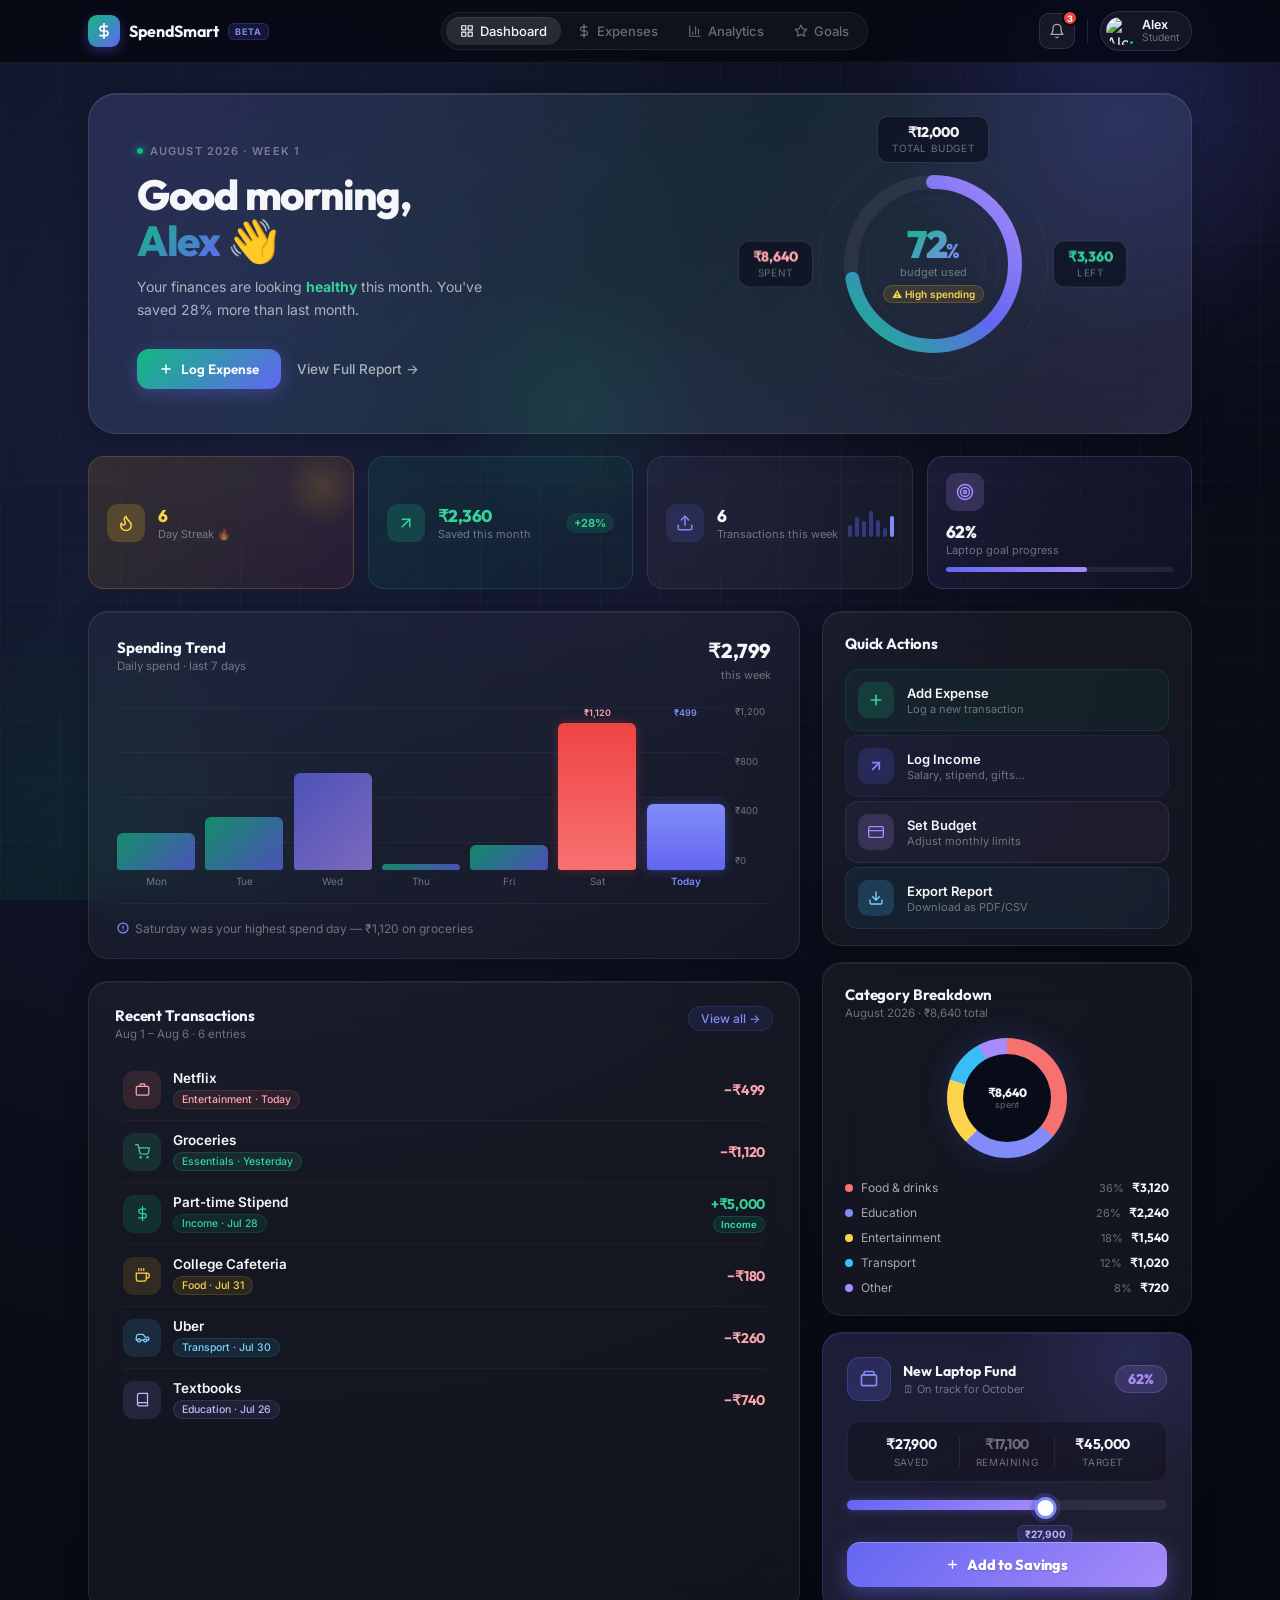
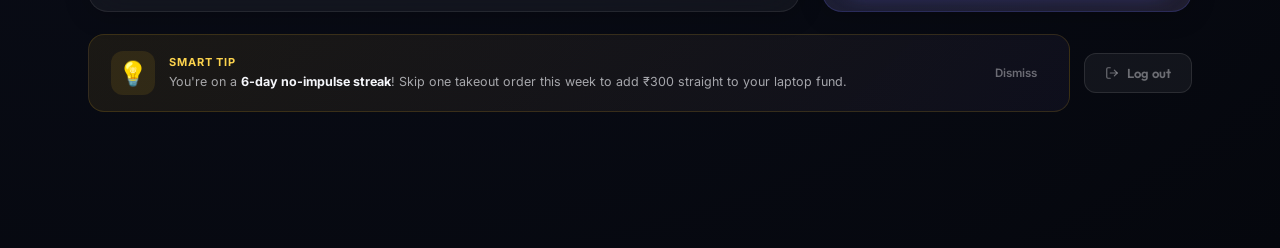
==== index.html @ a862f463 "Initial commit" ====
<!DOCTYPE html>
<html lang="en">
<head>
  <meta charset="UTF-8">
  <meta name="viewport" content="width=device-width, initial-scale=1.0">
  <meta name="description" content="SpendSmart — the smartest way for students to track spending, savings, and budgets.">
  <title>Dashboard · SpendSmart</title>

  <link rel="preconnect" href="https://fonts.googleapis.com">
  <link rel="preconnect" href="https://fonts.gstatic.com" crossorigin>
  <link href="https://fonts.googleapis.com/css2?family=Outfit:wght@400;500;600;700;800;900&family=Inter:wght@400;500;600&display=swap" rel="stylesheet">

  <link rel="stylesheet" href="css/base.css">
  <link rel="stylesheet" href="css/style.css">
</head>
<body>


  <div class="mesh-bg" aria-hidden="true">
    <div class="mesh-orb orb-1"></div>
    <div class="mesh-orb orb-2"></div>
    <div class="mesh-orb orb-3"></div>
    <div class="mesh-grid"></div>
  </div>


  <header class="topnav">
    <div class="topnav-inner">
      <div class="nav-brand">
        <div class="brand-mark">
          <svg width="16" height="16" viewBox="0 0 24 24" fill="none" stroke="currentColor" stroke-width="2.5" stroke-linecap="round" stroke-linejoin="round"><line x1="12" y1="1" x2="12" y2="23"/><path d="M17 5H9.5a3.5 3.5 0 000 7h5a3.5 3.5 0 010 7H6"/></svg>
        </div>
        <span class="brand-name">SpendSmart</span>
        <span class="brand-tag">BETA</span>
      </div>

      <nav class="nav-links" aria-label="Main navigation">
        <a href="#" class="nav-link active">
          <svg width="ale14" height="14" viewBox="0 0 24 24" fill="none" stroke="currentColor" stroke-width="2" stroke-linecap="round" stroke-linejoin="round"><rect x="3" y="3" width="7" height="7"/><rect x="14" y="3" width="7" height="7"/><rect x="14" y="14" width="7" height="7"/><rect x="3" y="14" width="7" height="7"/></svg>
          Dashboard
        </a>
        <a href="#" class="nav-link">
          <svg width="14" height="14" viewBox="0 0 24 24" fill="none" stroke="currentColor" stroke-width="2" stroke-linecap="round" stroke-linejoin="round"><line x1="12" y1="1" x2="12" y2="23"/><path d="M17 5H9.5a3.5 3.5 0 000 7h5a3.5 3.5 0 010 7H6"/></svg>
          Expenses
        </a>
        <a href="#" class="nav-link">
          <svg width="14" height="14" viewBox="0 0 24 24" fill="none" stroke="currentColor" stroke-width="2" stroke-linecap="round" stroke-linejoin="round"><path d="M3 3v18h18"/><path d="M18 17V9"/><path d="M13 17V5"/><path d="M8 17v-3"/></svg>
          Analytics
        </a>
        <a href="#" class="nav-link">
          <svg width="14" height="14" viewBox="0 0 24 24" fill="none" stroke="currentColor" stroke-width="2" stroke-linecap="round" stroke-linejoin="round"><path d="M12 2l3.09 6.26L22 9.27l-5 4.87 1.18 6.88L12 17.77l-6.18 3.25L7 14.14 2 9.27l6.91-1.01L12 2z"/></svg>
          Goals
        </a>
      </nav>

      <div class="nav-actions">
        <button class="nav-icon-btn" id="notificationBtn" aria-label="Notifications">
          <svg width="16" height="16" viewBox="0 0 24 24" fill="none" stroke="currentColor" stroke-width="2" stroke-linecap="round" stroke-linejoin="round"><path d="M18 8A6 6 0 006 8c0 7-3 9-3 9h18s-3-2-3-9"/><path d="M13.73 21a2 2 0 01-3.46 0"/></svg>
          <span class="notif-badge">3</span>
        </button>
        <div class="nav-divider"></div>
        <div class="user-chip" id="profileBtn">
          <img src="https://api.dicebear.com/7.x/notionists/svg?seed=Alex" alt="Alex" class="user-avatar">
          <div class="user-info">
            <span class="user-name">Alex</span>
            <span class="user-role">Student</span>
          </div>
          <div class="online-dot"></div>
        </div>
      </div>
    </div>
  </header>

  <main class="page">

 
    <section class="hero slide-up">
      <div class="hero-content">
        <div class="hero-text">
          <div class="hero-eyebrow">
            <span class="eyebrow-dot"></span>
            August 2026 · Week 1
          </div>
          <h1 class="hero-heading">
            Good morning, <br>
            <span class="hero-name-gradient">Alex</span>
            <span class="wave">👋</span>
          </h1>
          <p class="hero-desc">Your finances are looking <strong>healthy</strong> this month. You've saved 28% more than last month.</p>
          <div class="hero-cta-row">
            <button class="btn-hero-primary">
              <svg width="14" height="14" viewBox="0 0 24 24" fill="none" stroke="currentColor" stroke-width="2.5" stroke-linecap="round"><line x1="12" y1="5" x2="12" y2="19"/><line x1="5" y1="12" x2="19" y2="12"/></svg>
              Log Expense
            </button>
            <button class="btn-hero-ghost">
              View Full Report →
            </button>
          </div>
        </div>

       
        <div class="budget-dial-wrap">
          <div class="dial-outer-ring"></div>
          <div class="dial-inner">
            <svg class="dial-svg" viewBox="0 0 200 200" width="200" height="200">
              <defs>
                <linearGradient id="dialGrad" x1="0%" y1="0%" x2="100%" y2="100%">
                  <stop offset="0%" stop-color="#10B981"/>
                  <stop offset="50%" stop-color="#6366F1"/>
                  <stop offset="100%" stop-color="#A78BFA"/>
                </linearGradient>
                <linearGradient id="dialWarn" x1="0%" y1="0%" x2="100%" y2="100%">
                  <stop offset="0%" stop-color="#F59E0B"/>
                  <stop offset="100%" stop-color="#EF4444"/>
                </linearGradient>
              </defs>
              <circle class="dial-track" cx="100" cy="100" r="82"/>
             
              <circle class="dial-arc dial-arc-spent" cx="100" cy="100" r="82"/>
              
              <circle cx="100" cy="100" r="66" fill="none" stroke="rgba(255,255,255,0.04)" stroke-width="1"/>
              <circle cx="100" cy="100" r="52" fill="none" stroke="rgba(255,255,255,0.03)" stroke-width="1"/>
            </svg>
            <div class="dial-label">
              <span class="dial-pct">72<small>%</small></span>
              <span class="dial-caption">budget used</span>
              <span class="dial-warn">⚠ High spending</span>
            </div>
          </div>
         
          <div class="dial-float dial-float-top">
            <span class="df-val">₹12,000</span>
            <span class="df-lbl">Total Budget</span>
          </div>
          <div class="dial-float dial-float-left">
            <span class="df-val text-red">₹8,640</span>
            <span class="df-lbl">Spent</span>
          </div>
          <div class="dial-float dial-float-right">
            <span class="df-val text-green">₹3,360</span>
            <span class="df-lbl">Left</span>
          </div>
        </div>
      </div>

     
      <div class="hero-stripe hero-stripe-1"></div>
      <div class="hero-stripe hero-stripe-2"></div>
    </section>

    <div class="kpi-strip slide-up delay-1">

      <div class="kpi-card kpi-streak">
        <div class="kpi-icon-wrap">
          <svg width="18" height="18" viewBox="0 0 24 24" fill="none" stroke="currentColor" stroke-width="2" stroke-linecap="round" stroke-linejoin="round"><path d="M8.5 14.5A2.5 2.5 0 0011 12c0-1.38-.5-2-1-3-1.072-2.143-.224-4.054 2-6 .5 2.5 2 4.9 4 6.5 2 1.6 3 3.5 3 5.5a7 7 0 11-14 0c0-1.153.433-2.294 1-3a2.5 2.5 0 002.5 2.5z"/></svg>
        </div>
        <div class="kpi-body">
          <span class="kpi-value">6</span>
          <span class="kpi-label">Day Streak 🔥</span>
        </div>
        <div class="kpi-flame-bg"></div>
      </div>

      <div class="kpi-card kpi-saved">
        <div class="kpi-icon-wrap">
          <svg width="18" height="18" viewBox="0 0 24 24" fill="none" stroke="currentColor" stroke-width="2" stroke-linecap="round" stroke-linejoin="round"><polyline points="7 17 17 7"/><polyline points="7 7 17 7 17 17"/></svg>
        </div>
        <div class="kpi-body">
          <span class="kpi-value">₹2,360</span>
          <span class="kpi-label">Saved this month</span>
        </div>
        <div class="kpi-trend">+28%</div>
      </div>

      <div class="kpi-card kpi-txn">
        <div class="kpi-icon-wrap">
          <svg width="18" height="18" viewBox="0 0 24 24" fill="none" stroke="currentColor" stroke-width="2" stroke-linecap="round" stroke-linejoin="round"><path d="M21 15v4a2 2 0 01-2 2H5a2 2 0 01-2-2v-4"/><polyline points="17 8 12 3 7 8"/><line x1="12" y1="3" x2="12" y2="15"/></svg>
        </div>
        <div class="kpi-body">
          <span class="kpi-value">6</span>
          <span class="kpi-label">Transactions this week</span>
        </div>
        <div class="kpi-mini-bars" aria-hidden="true">
          <span style="height:40%"></span>
          <span style="height:70%"></span>
          <span style="height:55%"></span>
          <span style="height:90%"></span>
          <span style="height:60%"></span>
          <span style="height:30%"></span>
          <span style="height:75%"></span>
        </div>
      </div>

      <div class="kpi-card kpi-goal">
        <div class="kpi-icon-wrap">
          <svg width="18" height="18" viewBox="0 0 24 24" fill="none" stroke="currentColor" stroke-width="2" stroke-linecap="round" stroke-linejoin="round"><circle cx="12" cy="12" r="10"/><circle cx="12" cy="12" r="6"/><circle cx="12" cy="12" r="2"/></svg>
        </div>
        <div class="kpi-body">
          <span class="kpi-value">62%</span>
          <span class="kpi-label">Laptop goal progress</span>
        </div>
        <div class="kpi-goal-track">
          <div class="kpi-goal-fill"></div>
        </div>
      </div>

    </div>

    
    <div class="main-grid">

      
      <div class="col-left">

        
        <section class="card trend-card slide-up delay-2">
          <div class="trend-header">
            <div>
              <h2 class="card-title">Spending Trend</h2>
              <p class="card-sub">Daily spend · last 7 days</p>
            </div>
            <div class="trend-total-wrap">
              <span class="trend-total">₹2,799</span>
              <span class="trend-total-lbl">this week</span>
            </div>
          </div>

          <div class="chart-area">
            <div class="chart-bars" aria-label="Spending bar chart">
              <div class="bar-col">
                <div class="bar-value">₹180</div>
                <div class="bar-wrap"><div class="bar-fill" style="height:25%"></div></div>
                <div class="bar-day">Mon</div>
              </div>
              <div class="bar-col">
                <div class="bar-value">₹260</div>
                <div class="bar-wrap"><div class="bar-fill" style="height:36%"></div></div>
                <div class="bar-day">Tue</div>
              </div>
              <div class="bar-col">
                <div class="bar-value">₹740</div>
                <div class="bar-wrap"><div class="bar-fill" style="height:66%;background:var(--gradient-purple)"></div></div>
                <div class="bar-day">Wed</div>
              </div>
              <div class="bar-col">
                <div class="bar-value">₹0</div>
                <div class="bar-wrap"><div class="bar-fill" style="height:4%"></div></div>
                <div class="bar-day">Thu</div>
              </div>
              <div class="bar-col">
                <div class="bar-value">₹120</div>
                <div class="bar-wrap"><div class="bar-fill" style="height:17%"></div></div>
                <div class="bar-day">Fri</div>
              </div>
              <div class="bar-col bar-col-peak">
                <div class="bar-value">₹1,120</div>
                <div class="bar-wrap"><div class="bar-fill bar-fill-peak" style="height:100%"></div></div>
                <div class="bar-day">Sat</div>
              </div>
              <div class="bar-col bar-col-today">
                <div class="bar-value">₹499</div>
                <div class="bar-wrap"><div class="bar-fill" style="height:45%"></div></div>
                <div class="bar-day">Today</div>
              </div>
            </div>
            <div class="chart-guidelines">
              <div class="guide-line"><span>₹1,200</span></div>
              <div class="guide-line"><span>₹800</span></div>
              <div class="guide-line"><span>₹400</span></div>
              <div class="guide-line"><span>₹0</span></div>
            </div>
          </div>

          <div class="trend-footer">
            <span class="trend-insight">
              <svg width="12" height="12" viewBox="0 0 24 24" fill="none" stroke="currentColor" stroke-width="2.5" stroke-linecap="round"><circle cx="12" cy="12" r="10"/><line x1="12" y1="8" x2="12" y2="12"/><line x1="12" y1="16" x2="12.01" y2="16"/></svg>
              Saturday was your highest spend day — ₹1,120 on groceries
            </span>
          </div>
        </section>

        <!-- ▸ Recent Transactions -->
        <section class="card txn-card slide-up delay-3">
          <div class="card-head">
            <div>
              <h2 class="card-title">Recent Transactions</h2>
              <p class="card-sub">Aug 1 – Aug 6 · 6 entries</p>
            </div>
            <a href="#" class="link-btn">View all →</a>
          </div>

          <div class="txn-list">

            <div class="txn-row">
              <span class="txn-icon txn-icon-rose">
                <svg width="15" height="15" viewBox="0 0 24 24" fill="none" stroke="currentColor" stroke-width="2" stroke-linecap="round" stroke-linejoin="round"><rect x="2" y="7" width="20" height="14" rx="2"/><path d="M16 7V5a2 2 0 00-2-2h-4a2 2 0 00-2 2v2"/></svg>
              </span>
              <div class="txn-meta">
                <p class="txn-name">Netflix</p>
                <span class="txn-chip chip-rose">Entertainment · Today</span>
              </div>
              <div class="txn-right">
                <p class="txn-amt txn-debit">−₹499</p>
              </div>
            </div>

            <div class="txn-divider"></div>

            <div class="txn-row">
              <span class="txn-icon txn-icon-emerald">
                <svg width="15" height="15" viewBox="0 0 24 24" fill="none" stroke="currentColor" stroke-width="2" stroke-linecap="round" stroke-linejoin="round"><circle cx="9" cy="21" r="1"/><circle cx="20" cy="21" r="1"/><path d="M1 1h4l2.68 13.39a2 2 0 002 1.61h9.72a2 2 0 002-1.61L23 6H6"/></svg>
              </span>
              <div class="txn-meta">
                <p class="txn-name">Groceries</p>
                <span class="txn-chip chip-emerald">Essentials · Yesterday</span>
              </div>
              <div class="txn-right">
                <p class="txn-amt txn-debit">−₹1,120</p>
              </div>
            </div>

            <div class="txn-divider"></div>

            <div class="txn-row income-row">
              <span class="txn-icon txn-icon-mint">
                <svg width="15" height="15" viewBox="0 0 24 24" fill="none" stroke="currentColor" stroke-width="2" stroke-linecap="round" stroke-linejoin="round"><line x1="12" y1="1" x2="12" y2="23"/><path d="M17 5H9.5a3.5 3.5 0 000 7h5a3.5 3.5 0 010 7H6"/></svg>
              </span>
              <div class="txn-meta">
                <p class="txn-name">Part-time Stipend</p>
                <span class="txn-chip chip-mint">Income · Jul 28</span>
              </div>
              <div class="txn-right">
                <p class="txn-amt txn-credit">+₹5,000</p>
                <span class="txn-badge-income">Income</span>
              </div>
            </div>

            <div class="txn-divider"></div>

            <div class="txn-row">
              <span class="txn-icon txn-icon-amber">
                <svg width="15" height="15" viewBox="0 0 24 24" fill="none" stroke="currentColor" stroke-width="2" stroke-linecap="round" stroke-linejoin="round"><path d="M18 8h1a4 4 0 010 8h-1"/><path d="M2 8h16v9a4 4 0 01-4 4H6a4 4 0 01-4-4V8z"/><line x1="6" y1="1" x2="6" y2="4"/><line x1="10" y1="1" x2="10" y2="4"/><line x1="14" y1="1" x2="14" y2="4"/></svg>
              </span>
              <div class="txn-meta">
                <p class="txn-name">College Cafeteria</p>
                <span class="txn-chip chip-amber">Food · Jul 31</span>
              </div>
              <div class="txn-right">
                <p class="txn-amt txn-debit">−₹180</p>
              </div>
            </div>

            <div class="txn-divider"></div>

            <div class="txn-row">
              <span class="txn-icon txn-icon-sky">
                <svg width="15" height="15" viewBox="0 0 24 24" fill="none" stroke="currentColor" stroke-width="2" stroke-linecap="round" stroke-linejoin="round"><path d="M14 16H9m10 0h3v-3.15a1 1 0 00-.84-.99L16 11l-2.7-3.6a1 1 0 00-.8-.4H5.24a2 2 0 00-1.8 1.1l-.8 1.63A6 6 0 002 12.42V16h2"/><circle cx="6.5" cy="16.5" r="2.5"/><circle cx="16.5" cy="16.5" r="2.5"/></svg>
              </span>
              <div class="txn-meta">
                <p class="txn-name">Uber</p>
                <span class="txn-chip chip-sky">Transport · Jul 30</span>
              </div>
              <div class="txn-right">
                <p class="txn-amt txn-debit">−₹260</p>
              </div>
            </div>

            <div class="txn-divider"></div>

            <div class="txn-row">
              <span class="txn-icon txn-icon-purple">
                <svg width="15" height="15" viewBox="0 0 24 24" fill="none" stroke="currentColor" stroke-width="2" stroke-linecap="round" stroke-linejoin="round"><path d="M4 19.5A2.5 2.5 0 016.5 17H20"/><path d="M6.5 2H20v20H6.5A2.5 2.5 0 014 19.5v-15A2.5 2.5 0 016.5 2z"/></svg>
              </span>
              <div class="txn-meta">
                <p class="txn-name">Textbooks</p>
                <span class="txn-chip chip-purple">Education · Jul 26</span>
              </div>
              <div class="txn-right">
                <p class="txn-amt txn-debit">−₹740</p>
              </div>
            </div>

          </div>
        </section>

      </div>

     
      <div class="col-right">

        
        <section class="card actions-card slide-up delay-2">
          <h2 class="card-title" style="margin-bottom:16px">Quick Actions</h2>
          <div class="action-list">

            <button class="action-row action-add-expense">
              <div class="action-row-icon">
                <svg width="16" height="16" viewBox="0 0 24 24" fill="none" stroke="currentColor" stroke-width="2.5" stroke-linecap="round"><line x1="12" y1="5" x2="12" y2="19"/><line x1="5" y1="12" x2="19" y2="12"/></svg>
              </div>
              <div class="action-row-body">
                <span class="action-row-title">Add Expense</span>
                <span class="action-row-sub">Log a new transaction</span>
              </div>
              <svg class="action-row-arrow" width="14" height="14" viewBox="0 0 24 24" fill="none" stroke="currentColor" stroke-width="2.5" stroke-linecap="round"><polyline points="9 18 15 12 9 6"/></svg>
            </button>

            <button class="action-row action-add-income">
              <div class="action-row-icon">
                <svg width="16" height="16" viewBox="0 0 24 24" fill="none" stroke="currentColor" stroke-width="2.5" stroke-linecap="round"><polyline points="7 17 17 7"/><polyline points="7 7 17 7 17 17"/></svg>
              </div>
              <div class="action-row-body">
                <span class="action-row-title">Log Income</span>
                <span class="action-row-sub">Salary, stipend, gifts…</span>
              </div>
              <svg class="action-row-arrow" width="14" height="14" viewBox="0 0 24 24" fill="none" stroke="currentColor" stroke-width="2.5" stroke-linecap="round"><polyline points="9 18 15 12 9 6"/></svg>
            </button>

            <button class="action-row action-budget">
              <div class="action-row-icon">
                <svg width="16" height="16" viewBox="0 0 24 24" fill="none" stroke="currentColor" stroke-width="2" stroke-linecap="round" stroke-linejoin="round"><rect x="1" y="4" width="22" height="16" rx="2"/><line x1="1" y1="10" x2="23" y2="10"/></svg>
              </div>
              <div class="action-row-body">
                <span class="action-row-title">Set Budget</span>
                <span class="action-row-sub">Adjust monthly limits</span>
              </div>
              <svg class="action-row-arrow" width="14" height="14" viewBox="0 0 24 24" fill="none" stroke="currentColor" stroke-width="2.5" stroke-linecap="round"><polyline points="9 18 15 12 9 6"/></svg>
            </button>

            <button class="action-row action-export">
              <div class="action-row-icon">
                <svg width="16" height="16" viewBox="0 0 24 24" fill="none" stroke="currentColor" stroke-width="2" stroke-linecap="round" stroke-linejoin="round"><path d="M21 15v4a2 2 0 01-2 2H5a2 2 0 01-2-2v-4"/><polyline points="7 10 12 15 17 10"/><line x1="12" y1="15" x2="12" y2="3"/></svg>
              </div>
              <div class="action-row-body">
                <span class="action-row-title">Export Report</span>
                <span class="action-row-sub">Download as PDF/CSV</span>
              </div>
              <svg class="action-row-arrow" width="14" height="14" viewBox="0 0 24 24" fill="none" stroke="currentColor" stroke-width="2.5" stroke-linecap="round"><polyline points="9 18 15 12 9 6"/></svg>
            </button>

          </div>
        </section>

        
        <section class="card breakdown-card slide-up delay-3">
          <div class="card-head">
            <div>
              <h2 class="card-title">Category Breakdown</h2>
              <p class="card-sub">August 2026 · ₹8,640 total</p>
            </div>
          </div>

         
          <div class="donut-wrap">
            <div class="donut-ring" aria-hidden="true"></div>
            <div class="donut-center">
              <span class="donut-label">₹8,640</span>
              <span class="donut-sub">spent</span>
            </div>
          </div>

          <ul class="cat-list">
            <li class="cat-row">
              <span class="cat-color" style="background:#F87171"></span>
              <span class="cat-name">Food &amp; drinks</span>
              <div class="cat-bar-wrap">
                <div class="cat-bar" style="width:36%;background:#F87171;opacity:0.8"></div>
              </div>
              <span class="cat-pct">36%</span>
              <span class="cat-amt">₹3,120</span>
            </li>
            <li class="cat-row">
              <span class="cat-color" style="background:#818CF8"></span>
              <span class="cat-name">Education</span>
              <div class="cat-bar-wrap">
                <div class="cat-bar" style="width:26%;background:#818CF8;opacity:0.8"></div>
              </div>
              <span class="cat-pct">26%</span>
              <span class="cat-amt">₹2,240</span>
            </li>
            <li class="cat-row">
              <span class="cat-color" style="background:#FCD34D"></span>
              <span class="cat-name">Entertainment</span>
              <div class="cat-bar-wrap">
                <div class="cat-bar" style="width:18%;background:#FCD34D;opacity:0.8"></div>
              </div>
              <span class="cat-pct">18%</span>
              <span class="cat-amt">₹1,540</span>
            </li>
            <li class="cat-row">
              <span class="cat-color" style="background:#38BDF8"></span>
              <span class="cat-name">Transport</span>
              <div class="cat-bar-wrap">
                <div class="cat-bar" style="width:12%;background:#38BDF8;opacity:0.8"></div>
              </div>
              <span class="cat-pct">12%</span>
              <span class="cat-amt">₹1,020</span>
            </li>
            <li class="cat-row">
              <span class="cat-color" style="background:#A78BFA"></span>
              <span class="cat-name">Other</span>
              <div class="cat-bar-wrap">
                <div class="cat-bar" style="width:8%;background:#A78BFA;opacity:0.8"></div>
              </div>
              <span class="cat-pct">8%</span>
              <span class="cat-amt">₹720</span>
            </li>
          </ul>
        </section>

        
        <section class="card goal-card slide-up delay-4">
          <div class="goal-spotlight"></div>
          <div class="goal-header-row">
            <div class="goal-icon-wrap">
              <svg width="20" height="20" viewBox="0 0 24 24" fill="none" stroke="currentColor" stroke-width="2" stroke-linecap="round" stroke-linejoin="round"><rect x="3" y="7" width="18" height="13" rx="2"/><path d="M16 3H8a2 2 0 00-2 2v2h12V5a2 2 0 00-2-2z"/></svg>
            </div>
            <div class="goal-text">
              <p class="goal-title">New Laptop Fund</p>
              <p class="goal-timeline">🗓 On track for October</p>
            </div>
            <span class="goal-badge">62%</span>
          </div>

          <div class="goal-amounts-row">
            <div class="goal-amt-item">
              <span class="goal-amt-val">₹27,900</span>
              <span class="goal-amt-lbl">saved</span>
            </div>
            <div class="goal-amt-divider"></div>
            <div class="goal-amt-item">
              <span class="goal-amt-val text-muted">₹17,100</span>
              <span class="goal-amt-lbl">remaining</span>
            </div>
            <div class="goal-amt-divider"></div>
            <div class="goal-amt-item">
              <span class="goal-amt-val">₹45,000</span>
              <span class="goal-amt-lbl">target</span>
            </div>
          </div>

          <div class="goal-seg-track">
            <div class="goal-seg-fill"></div>
            <div class="goal-seg-marker" style="left:62%">
              <span class="goal-seg-tip">₹27,900</span>
            </div>
          </div>

          <button class="btn-goal-add">
            <svg width="13" height="13" viewBox="0 0 24 24" fill="none" stroke="currentColor" stroke-width="2.5" stroke-linecap="round"><line x1="12" y1="5" x2="12" y2="19"/><line x1="5" y1="12" x2="19" y2="12"/></svg>
            Add to Savings
          </button>
        </section>

      </div>
    </div>

    <div class="footer-strip slide-up delay-4">
      <div class="tip-strip">
        <div class="tip-icon-wrap">💡</div>
        <div class="tip-content">
          <span class="tip-label">Smart Tip</span>
          <p class="tip-msg">You're on a <strong>6-day no-impulse streak</strong>! Skip one takeout order this week to add ₹300 straight to your laptop fund.</p>
        </div>
        <button class="tip-dismiss">Dismiss</button>
      </div>
      <button class="btn-logout" id="logoutBtn">
        <svg width="14" height="14" viewBox="0 0 24 24" fill="none" stroke="currentColor" stroke-width="2" stroke-linecap="round" stroke-linejoin="round"><path d="M9 21H5a2 2 0 01-2-2V5a2 2 0 012-2h4"/><polyline points="16 17 21 12 16 7"/><line x1="21" y1="12" x2="9" y2="12"/></svg>
        Log out
      </button>
    </div>

  </main>

  <nav class="bottom-nav" aria-label="Mobile navigation">
    <a href="#" class="bn-item active">
      <svg width="20" height="20" viewBox="0 0 24 24" fill="none" stroke="currentColor" stroke-width="2" stroke-linecap="round" stroke-linejoin="round"><rect x="3" y="3" width="7" height="7"/><rect x="14" y="3" width="7" height="7"/><rect x="14" y="14" width="7" height="7"/><rect x="3" y="14" width="7" height="7"/></svg>
      <span>Home</span>
    </a>
    <a href="#" class="bn-item">
      <svg width="20" height="20" viewBox="0 0 24 24" fill="none" stroke="currentColor" stroke-width="2" stroke-linecap="round" stroke-linejoin="round"><line x1="12" y1="1" x2="12" y2="23"/><path d="M17 5H9.5a3.5 3.5 0 000 7h5a3.5 3.5 0 010 7H6"/></svg>
      <span>Expenses</span>
    </a>
    <a href="#" class="bn-item bn-add">
      <svg width="22" height="22" viewBox="0 0 24 24" fill="none" stroke="currentColor" stroke-width="2.5" stroke-linecap="round"><line x1="12" y1="5" x2="12" y2="19"/><line x1="5" y1="12" x2="19" y2="12"/></svg>
    </a>
    <a href="#" class="bn-item">
      <svg width="20" height="20" viewBox="0 0 24 24" fill="none" stroke="currentColor" stroke-width="2" stroke-linecap="round" stroke-linejoin="round"><path d="M3 3v18h18"/><path d="M18 17V9"/><path d="M13 17V5"/><path d="M8 17v-3"/></svg>
      <span>Analytics</span>
    </a>
    <a href="#" class="bn-item">
      <svg width="20" height="20" viewBox="0 0 24 24" fill="none" stroke="currentColor" stroke-width="2" stroke-linecap="round" stroke-linejoin="round"><path d="M20 21v-2a4 4 0 00-4-4H8a4 4 0 00-4 4v2"/><circle cx="12" cy="7" r="4"/></svg>
      <span>Profile</span>
    </a>
  </nav>

  <script src="js/app.js"></script>
</body>
</html>
---- css/base.css ----
:root {
 
  --emerald: #10B981;
  --emerald-light: #34D399;
  --indigo: #6366F1;
  --indigo-light: #818CF8;
  --purple: #A78BFA;
  --red: #F87171;

  
  --gradient-primary: linear-gradient(135deg, var(--emerald) 0%, var(--indigo) 100%);
  --gradient-purple: linear-gradient(135deg, var(--indigo) 0%, var(--purple) 100%);
  --gradient-bg: radial-gradient(circle at 20% 20%, #1a1f3d 0%, #0b0e1a 45%, #05070d 100%);

  
  --bg-base: #05070d;
  --glass-bg: rgba(255, 255, 255, 0.06);
  --glass-bg-strong: rgba(255, 255, 255, 0.09);
  --glass-border: rgba(255, 255, 255, 0.12);
  --glass-blur: 20px;

  
  --text-primary: #F5F6FA;
  --text-secondary: rgba(245, 246, 250, 0.65);
  --text-muted: rgba(245, 246, 250, 0.4);

 
  --radius-sm: 12px;
  --radius-md: 16px;
  --radius-lg: 20px;
  --radius-xl: 24px;

  --shadow-soft: 0 8px 30px rgba(0, 0, 0, 0.35);
  --shadow-lift: 0 16px 40px rgba(0, 0, 0, 0.45);
  --shadow-glow-emerald: 0 8px 24px rgba(16, 185, 129, 0.35);
  --shadow-glow-indigo: 0 8px 24px rgba(99, 102, 241, 0.35);

  
  --ease-smooth: cubic-bezier(0.4, 0, 0.2, 1);
  --transition-fast: 0.18s var(--ease-smooth);
  --transition-base: 0.3s var(--ease-smooth);
  --transition-slow: 0.5s var(--ease-smooth);

  
  --max-width: 1160px;
}

* {
  margin: 0;
  padding: 0;
  box-sizing: border-box;
}

html {
  color-scheme: dark;
}

body {
  font-family: 'Inter', 'Poppins', -apple-system, BlinkMacSystemFont, sans-serif;
  background: var(--gradient-bg);
  color: var(--text-primary);
  min-height: 100vh;
  -webkit-font-smoothing: antialiased;
  overflow-x: hidden;
}

a {
  color: inherit;
  text-decoration: none;
}

button {
  font-family: inherit;
  cursor: pointer;
  border: none;
  background: none;
  color: inherit;
}

input {
  font-family: inherit;
}

::selection {
  background: rgba(99, 102, 241, 0.4);
}


::-webkit-scrollbar {
  width: 8px;
}
::-webkit-scrollbar-track {
  background: transparent;
}
::-webkit-scrollbar-thumb {
  background: rgba(255, 255, 255, 0.15);
  border-radius: 10px;
}


@keyframes fadeIn {
  from { opacity: 0; }
  to { opacity: 1; }
}

@keyframes slideUp {
  from { opacity: 0; transform: translateY(24px); }
  to { opacity: 1; transform: translateY(0); }
}

@keyframes floatBlob {
  0%, 100% { transform: translate(0, 0) scale(1); }
  33% { transform: translate(30px, -40px) scale(1.08); }
  66% { transform: translate(-20px, 30px) scale(0.95); }
}

@keyframes gradientShift {
  0%   { background-position: 0% 50%; }
  50%  { background-position: 100% 50%; }
  100% { background-position: 0% 50%; }
}

@keyframes slideUp {
  from { opacity: 0; transform: translateY(20px); }
  to   { opacity: 1; transform: translateY(0); }
}

.fade-in {
  animation: fadeIn var(--transition-slow) var(--ease-smooth) both;
}

.slide-up {
  animation: slideUp var(--transition-slow) var(--ease-smooth) both;
}

/* Stagger helper classes */
.delay-1 { animation-delay: 0.08s; }
.delay-2 { animation-delay: 0.16s; }
.delay-3 { animation-delay: 0.24s; }
.delay-4 { animation-delay: 0.32s; }
.delay-5 { animation-delay: 0.4s; }
.delay-6 { animation-delay: 0.48s; }
---- css/style.css ----
/* ==========================================================================
   Dashboard — SpendSmart  ·  Full redesign
   ========================================================================== */

/* ── Font override ──────────────────────────────── */
body {
  font-family: 'Inter', -apple-system, BlinkMacSystemFont, sans-serif;
  padding-bottom: 80px;
}

/* ═══════════════════════════════════════════════
   MESH BACKGROUND
   ═══════════════════════════════════════════════ */
.mesh-bg {
  position: fixed;
  inset: 0;
  z-index: -1;
  overflow: hidden;
  pointer-events: none;
}

.mesh-orb {
  position: absolute;
  border-radius: 50%;
  filter: blur(100px);
  animation: floatBlob 22s ease-in-out infinite;
}

.orb-1 {
  width: 700px; height: 700px;
  top: -300px; right: -200px;
  background: radial-gradient(circle, rgba(99,102,241,0.18), transparent 70%);
  animation-duration: 24s;
}

.orb-2 {
  width: 500px; height: 500px;
  bottom: -200px; left: -180px;
  background: radial-gradient(circle, rgba(16,185,129,0.16), transparent 70%);
  animation-duration: 30s;
  animation-delay: -8s;
}

.orb-3 {
  width: 300px; height: 300px;
  top: 40%; left: 42%;
  background: radial-gradient(circle, rgba(167,139,250,0.12), transparent 70%);
  animation-duration: 26s;
  animation-delay: -15s;
}

.mesh-grid {
  position: absolute;
  inset: 0;
  background-image:
    linear-gradient(rgba(255,255,255,0.018) 1px, transparent 1px),
    linear-gradient(90deg, rgba(255,255,255,0.018) 1px, transparent 1px);
  background-size: 60px 60px;
}

/* ═══════════════════════════════════════════════
   NAVBAR
   ═══════════════════════════════════════════════ */
.topnav {
  position: sticky;
  top: 0;
  z-index: 200;
  background: rgba(5, 7, 13, 0.8);
  border-bottom: 1px solid rgba(255,255,255,0.07);
  backdrop-filter: blur(24px) saturate(180%);
  -webkit-backdrop-filter: blur(24px) saturate(180%);
}

.topnav-inner {
  max-width: var(--max-width);
  margin: 0 auto;
  padding: 0 28px;
  height: 62px;
  display: flex;
  align-items: center;
  justify-content: space-between;
  gap: 24px;
}

/* Brand */
.nav-brand {
  display: flex;
  align-items: center;
  gap: 9px;
  flex-shrink: 0;
}

.brand-mark {
  width: 32px;
  height: 32px;
  border-radius: 9px;
  background: var(--gradient-primary);
  display: flex;
  align-items: center;
  justify-content: center;
  color: #fff;
  box-shadow: 0 4px 12px rgba(99,102,241,0.35);
}

.brand-name {
  font-family: 'Outfit', sans-serif;
  font-size: 16px;
  font-weight: 700;
  letter-spacing: -0.02em;
}

.brand-tag {
  font-size: 9px;
  font-weight: 700;
  letter-spacing: 0.12em;
  color: var(--indigo-light);
  background: rgba(99,102,241,0.15);
  border: 1px solid rgba(99,102,241,0.25);
  padding: 2px 6px;
  border-radius: 6px;
  align-self: center;
}

/* Nav links */
.nav-links {
  display: flex;
  align-items: center;
  gap: 2px;
  background: rgba(255,255,255,0.04);
  border: 1px solid rgba(255,255,255,0.07);
  border-radius: 40px;
  padding: 4px;
}

.nav-link {
  display: inline-flex;
  align-items: center;
  gap: 6px;
  font-size: 13px;
  font-weight: 500;
  color: var(--text-muted);
  padding: 6px 14px;
  border-radius: 30px;
  transition: all 0.18s ease;
  white-space: nowrap;
}

.nav-link:hover { color: var(--text-primary); background: rgba(255,255,255,0.05); }

.nav-link.active {
  color: var(--text-primary);
  background: rgba(255,255,255,0.1);
  box-shadow: inset 0 1px 0 rgba(255,255,255,0.08);
}

/* Nav right */
.nav-actions {
  display: flex;
  align-items: center;
  gap: 12px;
  flex-shrink: 0;
}

.nav-divider {
  width: 1px;
  height: 24px;
  background: rgba(255,255,255,0.1);
}

.nav-icon-btn {
  position: relative;
  width: 36px;
  height: 36px;
  border-radius: 10px;
  display: flex;
  align-items: center;
  justify-content: center;
  background: rgba(255,255,255,0.06);
  border: 1px solid rgba(255,255,255,0.1);
  color: var(--text-secondary);
  cursor: pointer;
  transition: all 0.18s ease;
}

.nav-icon-btn:hover { color: var(--text-primary); background: rgba(255,255,255,0.1); }

.notif-badge {
  position: absolute;
  top: -4px; right: -4px;
  width: 16px; height: 16px;
  border-radius: 50%;
  background: #EF4444;
  color: #fff;
  font-size: 9px;
  font-weight: 700;
  display: flex;
  align-items: center;
  justify-content: center;
  border: 2px solid rgba(5,7,13,1);
  animation: pulse 2s infinite;
}

.user-chip {
  display: flex;
  align-items: center;
  gap: 8px;
  padding: 5px 12px 5px 5px;
  border-radius: 30px;
  background: rgba(255,255,255,0.05);
  border: 1px solid rgba(255,255,255,0.1);
  cursor: pointer;
  transition: all 0.18s ease;
  position: relative;
}

.user-chip:hover { border-color: rgba(255,255,255,0.18); background: rgba(255,255,255,0.08); }

.user-avatar {
  width: 28px; height: 28px;
  border-radius: 50%;
  object-fit: cover;
  display: block;
}

.user-info {
  display: flex;
  flex-direction: column;
  line-height: 1.2;
}

.user-name { font-size: 12.5px; font-weight: 600; }
.user-role { font-size: 10.5px; color: var(--text-muted); }

.online-dot {
  width: 7px; height: 7px;
  border-radius: 50%;
  background: var(--emerald);
  border: 2px solid rgba(5,7,13,0.9);
  position: absolute;
  bottom: 4px; left: 27px;
}

@keyframes pulse {
  0%, 100% { opacity: 1; transform: scale(1); }
  50% { opacity: 0.75; transform: scale(1.15); }
}

/* ═══════════════════════════════════════════════
   PAGE LAYOUT
   ═══════════════════════════════════════════════ */
.page {
  max-width: var(--max-width);
  margin: 0 auto;
  padding: 30px 28px 56px;
  display: flex;
  flex-direction: column;
  gap: 22px;
}

/* Shared card */
.card {
  position: relative;
  border-radius: 20px;
  background: rgba(255,255,255,0.045);
  border: 1px solid rgba(255,255,255,0.08);
  backdrop-filter: blur(20px);
  -webkit-backdrop-filter: blur(20px);
  box-shadow: 0 4px 24px rgba(0,0,0,0.22), inset 0 1px 0 rgba(255,255,255,0.05);
  overflow: hidden;
  transition: transform 0.22s ease, box-shadow 0.22s ease, border-color 0.22s ease;
}

.card:hover {
  transform: translateY(-2px);
  box-shadow: 0 10px 36px rgba(0,0,0,0.3), inset 0 1px 0 rgba(255,255,255,0.07);
  border-color: rgba(255,255,255,0.12);
}

.card-title {
  font-family: 'Outfit', sans-serif;
  font-size: 15px;
  font-weight: 700;
  letter-spacing: -0.01em;
  color: var(--text-primary);
}

.card-sub {
  font-size: 11.5px;
  color: var(--text-muted);
  margin-top: 2px;
}

.card-head {
  display: flex;
  align-items: flex-start;
  justify-content: space-between;
  margin-bottom: 18px;
}

.link-btn {
  font-size: 12px;
  font-weight: 500;
  color: var(--indigo-light);
  padding: 4px 12px;
  border-radius: 20px;
  background: rgba(99,102,241,0.1);
  border: 1px solid rgba(99,102,241,0.2);
  transition: all 0.18s ease;
}

.link-btn:hover { background: rgba(99,102,241,0.18); }

/* ═══════════════════════════════════════════════
   HERO SECTION
   ═══════════════════════════════════════════════ */
.hero {
  position: relative;
  display: grid;
  grid-template-columns: 1fr auto;
  align-items: center;
  gap: 40px;
  padding: 44px 48px;
  border-radius: 28px;
  background:
    linear-gradient(135deg, rgba(99,102,241,0.15) 0%, rgba(16,185,129,0.08) 50%, rgba(167,139,250,0.12) 100%),
    rgba(255,255,255,0.04);
  border: 1px solid rgba(255,255,255,0.1);
  backdrop-filter: blur(28px);
  /* overflow:visible so floating dial pills are not clipped */
  overflow: visible;
  box-shadow: 0 4px 32px rgba(0,0,0,0.3), inset 0 1px 0 rgba(255,255,255,0.08);
}

.hero-stripe {
  position: absolute;
  border-radius: 50%;
  pointer-events: none;
  /* clip only within the hero box so they don't bleed out */
  z-index: 0;
}

.hero-stripe-1 {
  width: 500px; height: 500px;
  right: -180px; top: -220px;
  background: radial-gradient(circle, rgba(99,102,241,0.15), transparent 65%);
  clip-path: inset(-50% round 28px);
}

.hero-stripe-2 {
  width: 300px; height: 300px;
  bottom: -120px; left: 30%;
  background: radial-gradient(circle, rgba(16,185,129,0.1), transparent 65%);
  clip-path: inset(-50% round 28px);
}

.hero-content {
  display: contents;
}

.hero-text {
  position: relative;
  z-index: 1;
}

.hero-eyebrow {
  display: inline-flex;
  align-items: center;
  gap: 7px;
  font-size: 11px;
  font-weight: 600;
  letter-spacing: 0.1em;
  text-transform: uppercase;
  color: var(--text-muted);
  margin-bottom: 14px;
}

.eyebrow-dot {
  width: 6px; height: 6px;
  border-radius: 50%;
  background: var(--emerald);
  box-shadow: 0 0 8px var(--emerald);
  animation: pulse 2s infinite;
}

.hero-heading {
  font-family: 'Outfit', sans-serif;
  font-size: 42px;
  font-weight: 800;
  line-height: 1.1;
  letter-spacing: -0.03em;
  margin-bottom: 12px;
}

.hero-name-gradient {
  background: linear-gradient(135deg, #10B981, #6366F1, #A78BFA);
  -webkit-background-clip: text;
  background-clip: text;
  -webkit-text-fill-color: transparent;
  background-size: 200% 200%;
  animation: gradientShift 4s ease infinite;
}

.wave {
  display: inline-block;
  transform-origin: 70% 70%;
  animation: wave 2.5s ease-in-out infinite;
  animation-delay: 1s;
}

@keyframes wave {
  0%, 60%, 100% { transform: rotate(0deg); }
  10%, 30% { transform: rotate(20deg); }
  20% { transform: rotate(-8deg); }
}

.hero-desc {
  font-size: 14px;
  color: var(--text-secondary);
  line-height: 1.6;
  max-width: 380px;
  margin-bottom: 28px;
}

.hero-desc strong { color: var(--emerald-light); }

.hero-cta-row {
  display: flex;
  align-items: center;
  gap: 12px;
}

.btn-hero-primary {
  display: inline-flex;
  align-items: center;
  gap: 8px;
  padding: 11px 22px;
  font-size: 13.5px;
  font-weight: 600;
  font-family: 'Outfit', sans-serif;
  border-radius: 12px;
  background: var(--gradient-primary);
  color: #fff;
  border: none;
  cursor: pointer;
  box-shadow: 0 4px 16px rgba(99,102,241,0.35);
  transition: all 0.2s ease;
}

.btn-hero-primary:hover {
  transform: translateY(-2px);
  box-shadow: 0 8px 24px rgba(99,102,241,0.45);
}

.btn-hero-ghost {
  font-size: 13.5px;
  font-weight: 500;
  color: var(--text-secondary);
  background: none;
  border: none;
  cursor: pointer;
  transition: color 0.18s ease;
  padding: 11px 4px;
}

.btn-hero-ghost:hover { color: var(--text-primary); }

/* Budget Dial */
.budget-dial-wrap {
  position: relative;
  z-index: 2;
  display: flex;
  flex-direction: column;
  align-items: center;
  flex-shrink: 0;
  /* Extra horizontal margin so left/right floats have room */
  margin: 0 110px;
}

.dial-outer-ring {
  position: absolute;
  width: 230px; height: 230px;
  border-radius: 50%;
  border: 1px dashed rgba(255,255,255,0.07);
  top: 50%; left: 50%;
  transform: translate(-50%, -50%);
}

.dial-inner {
  position: relative;
  width: 200px; height: 200px;
}

.dial-svg {
  transform: rotate(-90deg);
  overflow: visible;
}

.dial-track {
  fill: none;
  stroke: rgba(255,255,255,0.06);
  stroke-width: 14;
}

.dial-arc-spent {
  fill: none;
  stroke: url(#dialGrad);
  stroke-width: 14;
  stroke-linecap: round;
  stroke-dasharray: 515.22;  /* 2π × 82 */
  stroke-dashoffset: 515.22;
  animation: dialFill 1.8s cubic-bezier(0.4, 0, 0.2, 1) 0.5s forwards;
}

@keyframes dialFill {
  to { stroke-dashoffset: 144.26; } /* 515.22 × (1 − 0.72) */
}

.dial-label {
  position: absolute;
  inset: 0;
  display: flex;
  flex-direction: column;
  align-items: center;
  justify-content: center;
  gap: 2px;
}

.dial-pct {
  font-family: 'Outfit', sans-serif;
  font-size: 38px;
  font-weight: 900;
  letter-spacing: -0.04em;
  line-height: 1;
  background: linear-gradient(135deg, #10B981, #818CF8);
  -webkit-background-clip: text;
  background-clip: text;
  -webkit-text-fill-color: transparent;
}

.dial-pct small {
  font-size: 20px;
  font-weight: 700;
}

.dial-caption {
  font-size: 11px;
  color: var(--text-muted);
}

.dial-warn {
  font-size: 10px;
  font-weight: 600;
  color: #FCD34D;
  background: rgba(251,191,36,0.12);
  border: 1px solid rgba(251,191,36,0.2);
  padding: 2px 8px;
  border-radius: 20px;
  margin-top: 4px;
}

/* Floating data pills around the dial */
.dial-float {
  position: absolute;
  display: flex;
  flex-direction: column;
  align-items: center;
  gap: 3px;
  background: rgba(14,18,36,0.85);
  border: 1px solid rgba(255,255,255,0.13);
  border-radius: 11px;
  padding: 8px 14px;
  backdrop-filter: blur(16px);
  white-space: nowrap;
  z-index: 3;
}

.df-val {
  font-family: 'Outfit', sans-serif;
  font-size: 14px;
  font-weight: 800;
  line-height: 1;
  letter-spacing: -0.02em;
}

.df-lbl {
  font-size: 10px;
  color: var(--text-muted);
  text-transform: uppercase;
  letter-spacing: 0.06em;
}

/* Position pills: top centre, left side, right side — clear of the dial */
.dial-float-top   { top: -48px; left: 50%; transform: translateX(-50%); }
.dial-float-left  { top: 50%; right: calc(100% + 20px); transform: translateY(-50%); }
.dial-float-right { top: 50%; left:  calc(100% + 20px); transform: translateY(-50%); }

.text-red   { color: #FDA4AF; }
.text-green { color: var(--emerald-light); }
.text-muted { color: var(--text-muted); }

/* ═══════════════════════════════════════════════
   KPI STRIP
   ═══════════════════════════════════════════════ */
.kpi-strip {
  display: grid;
  grid-template-columns: repeat(4, 1fr);
  gap: 14px;
}

.kpi-card {
  position: relative;
  display: flex;
  align-items: center;
  gap: 13px;
  padding: 16px 18px;
  border-radius: 16px;
  border: 1px solid rgba(255,255,255,0.08);
  overflow: hidden;
  transition: transform 0.2s ease, box-shadow 0.2s ease;
  cursor: default;
}

.kpi-card:hover {
  transform: translateY(-3px);
  box-shadow: 0 10px 30px rgba(0,0,0,0.25);
}

.kpi-icon-wrap {
  width: 38px; height: 38px;
  border-radius: 11px;
  display: flex;
  align-items: center;
  justify-content: center;
  flex-shrink: 0;
  position: relative;
  z-index: 1;
}

.kpi-body {
  flex: 1;
  min-width: 0;
  position: relative;
  z-index: 1;
}

.kpi-value {
  display: block;
  font-family: 'Outfit', sans-serif;
  font-size: 17px;
  font-weight: 800;
  letter-spacing: -0.025em;
  white-space: nowrap;
}

.kpi-label {
  display: block;
  font-size: 11px;
  color: var(--text-muted);
  margin-top: 1px;
  white-space: nowrap;
}

/* Streak card */
.kpi-streak {
  background: linear-gradient(135deg, rgba(251,191,36,0.12), rgba(239,68,68,0.08));
  border-color: rgba(251,191,36,0.2);
}

.kpi-streak .kpi-icon-wrap {
  background: rgba(251,191,36,0.2);
  color: #FCD34D;
}

.kpi-streak .kpi-value { color: #FCD34D; }

.kpi-flame-bg {
  position: absolute;
  right: -10px; top: -10px;
  width: 80px; height: 80px;
  background: radial-gradient(circle, rgba(251,191,36,0.15), transparent 70%);
  border-radius: 50%;
}

/* Saved card */
.kpi-saved {
  background: linear-gradient(135deg, rgba(16,185,129,0.1), rgba(16,185,129,0.04));
  border-color: rgba(16,185,129,0.2);
}

.kpi-saved .kpi-icon-wrap {
  background: rgba(16,185,129,0.2);
  color: var(--emerald-light);
}

.kpi-saved .kpi-value { color: var(--emerald-light); }

.kpi-trend {
  font-size: 11px;
  font-weight: 700;
  color: var(--emerald-light);
  background: rgba(16,185,129,0.15);
  padding: 3px 8px;
  border-radius: 20px;
  flex-shrink: 0;
  position: relative;
  z-index: 1;
}

/* Transactions card */
.kpi-txn {
  background: rgba(255,255,255,0.04);
}

.kpi-txn .kpi-icon-wrap {
  background: rgba(99,102,241,0.15);
  color: var(--indigo-light);
}

.kpi-mini-bars {
  display: flex;
  align-items: flex-end;
  gap: 3px;
  height: 28px;
  flex-shrink: 0;
  position: relative;
  z-index: 1;
}

.kpi-mini-bars span {
  display: block;
  width: 4px;
  border-radius: 2px;
  background: rgba(99,102,241,0.4);
  transition: background 0.2s;
}

.kpi-mini-bars span:last-child { background: var(--indigo-light); }

/* Goal card */
.kpi-goal {
  background: linear-gradient(135deg, rgba(167,139,250,0.1), rgba(99,102,241,0.06));
  border-color: rgba(167,139,250,0.2);
  flex-direction: column;
  align-items: flex-start;
  gap: 10px;
}

.kpi-goal .kpi-icon-wrap {
  background: rgba(167,139,250,0.2);
  color: var(--purple);
  margin-bottom: 0;
}

.kpi-goal-track {
  width: 100%;
  height: 5px;
  border-radius: 10px;
  background: rgba(255,255,255,0.08);
  overflow: hidden;
  position: relative;
  z-index: 1;
}

.kpi-goal-fill {
  height: 100%;
  width: 62%;
  border-radius: 10px;
  background: var(--gradient-purple);
  animation: fillBar 1.5s cubic-bezier(0.4, 0, 0.2, 1) 0.6s both;
}

/* ═══════════════════════════════════════════════
   MAIN GRID
   ═══════════════════════════════════════════════ */
.main-grid {
  display: grid;
  grid-template-columns: 1fr 370px;
  gap: 22px;
  align-items: start;
}

.col-left  { display: flex; flex-direction: column; gap: 22px; align-self: stretch; }
.col-right { display: flex; flex-direction: column; gap: 16px; }

/* ═══════════════════════════════════════════════
   TREND CARD (bar chart)
   ═══════════════════════════════════════════════ */
.trend-card {
  padding: 26px 28px 20px;
  background: rgba(255,255,255,0.04);
}

.trend-header {
  display: flex;
  align-items: flex-start;
  justify-content: space-between;
  margin-bottom: 24px;
}

.trend-total-wrap {
  text-align: right;
}

.trend-total {
  display: block;
  font-family: 'Outfit', sans-serif;
  font-size: 20px;
  font-weight: 800;
  letter-spacing: -0.02em;
  color: var(--text-primary);
}

.trend-total-lbl {
  font-size: 11px;
  color: var(--text-muted);
}

.chart-area {
  position: relative;
  height: 180px;
  display: flex;
  flex-direction: row;
  gap: 10px;
  margin-bottom: 16px;
}

/* Y-axis labels sit in their own narrow column */
.chart-guidelines {
  display: flex;
  flex-direction: column;
  justify-content: space-between;
  padding-bottom: 22px; /* matches bar-day height */
  pointer-events: none;
  flex-shrink: 0;
  width: 36px;
}

.guide-line {
  display: flex;
  align-items: flex-end;
}

.guide-line span {
  font-size: 9.5px;
  color: var(--text-muted);
  white-space: nowrap;
  line-height: 1;
}

/* Bars area fills remaining space */
.chart-bars {
  flex: 1;
  display: flex;
  align-items: flex-end;
  gap: 10px;
  position: relative;
  z-index: 1;
  /* subtle horizontal grid lines via background */
  background-image:
    linear-gradient(rgba(255,255,255,0.04) 1px, transparent 1px);
  background-size: 100% 25%;
  background-position: 0 0;
  padding-bottom: 0;
}

.bar-col {
  flex: 1;
  display: flex;
  flex-direction: column;
  align-items: center;
  gap: 5px;
  height: 100%;
  min-width: 0;
}

.bar-value {
  font-size: 9px;
  font-weight: 600;
  color: var(--text-muted);
  white-space: nowrap;
  opacity: 0;
  transition: opacity 0.2s;
  flex-shrink: 0;
}

/* Show value on hover OR for the peak and today columns */
.bar-col:hover .bar-value        { opacity: 1; }
.bar-col-today .bar-value        { opacity: 1; color: var(--indigo-light); }
.bar-col-peak  .bar-value        { opacity: 1; color: #FDA4AF; }

.bar-wrap {
  flex: 1;
  width: 100%;
  display: flex;
  align-items: flex-end;
}

.bar-fill {
  width: 100%;
  border-radius: 6px 6px 3px 3px;
  background: var(--gradient-primary);
  opacity: 0.7;
  min-height: 3px;
  animation: barGrow 1.2s cubic-bezier(0.4, 0, 0.2, 1) both;
  transform-origin: bottom;
}

.bar-fill-peak {
  opacity: 1;
  background: linear-gradient(180deg, #EF4444 0%, #F87171 100%) !important;
  box-shadow: 0 0 12px rgba(239,68,68,0.3);
}

.bar-col-today .bar-fill {
  background: linear-gradient(180deg, #818CF8, #6366F1) !important;
  opacity: 1;
  box-shadow: 0 0 12px rgba(99,102,241,0.4);
}

@keyframes barGrow {
  from { transform: scaleY(0); }
  to   { transform: scaleY(1); }
}

.bar-day {
  font-size: 10px;
  color: var(--text-muted);
  white-space: nowrap;
}

.bar-col-today .bar-day {
  color: var(--indigo-light);
  font-weight: 600;
}

.trend-footer {
  border-top: 1px solid rgba(255,255,255,0.05);
  padding-top: 14px;
}

.trend-insight {
  display: inline-flex;
  align-items: center;
  gap: 6px;
  font-size: 12px;
  color: var(--text-muted);
}

.trend-insight svg { flex-shrink: 0; color: var(--indigo-light); }

/* ═══════════════════════════════════════════════
   TRANSACTIONS CARD
   ═══════════════════════════════════════════════ */
.txn-card {
  padding: 24px 26px;
  flex: 1; /* grow to fill remaining left-column height */
}

.txn-list {
  display: flex;
  flex-direction: column;
}

.txn-row {
  display: flex;
  align-items: center;
  gap: 12px;
  padding: 11px 8px;
  border-radius: 12px;
  cursor: pointer;
  transition: background 0.18s ease;
}

.txn-row:hover { background: rgba(255,255,255,0.04); }

.income-row:hover { background: rgba(16,185,129,0.05); }

.txn-icon {
  width: 38px; height: 38px;
  border-radius: 11px;
  display: flex;
  align-items: center;
  justify-content: center;
  flex-shrink: 0;
}

.txn-icon-rose   { background: rgba(248,113,113,0.12); color: #FDA4AF; }
.txn-icon-emerald{ background: rgba(52,211,153,0.12);  color: var(--emerald-light); }
.txn-icon-mint   { background: rgba(16,185,129,0.15);  color: var(--emerald-light); }
.txn-icon-amber  { background: rgba(251,191,36,0.12);  color: #FCD34D; }
.txn-icon-sky    { background: rgba(56,189,248,0.12);  color: #7DD3FC; }
.txn-icon-purple { background: rgba(167,139,250,0.12); color: #C4B5FD; }

.txn-meta {
  flex: 1;
  min-width: 0;
  display: flex;
  flex-direction: column;
  gap: 4px;
}

.txn-name {
  font-size: 13.5px;
  font-weight: 600;
  white-space: nowrap;
  overflow: hidden;
  text-overflow: ellipsis;
}

.txn-chip {
  display: inline-flex;
  width: fit-content;
  font-size: 10.5px;
  font-weight: 500;
  padding: 2px 8px;
  border-radius: 20px;
}

.chip-rose   { background: rgba(248,113,113,0.1);  color: #FDA4AF;              border: 1px solid rgba(248,113,113,0.15); }
.chip-emerald{ background: rgba(52,211,153,0.1);   color: var(--emerald-light); border: 1px solid rgba(52,211,153,0.15); }
.chip-mint   { background: rgba(16,185,129,0.1);   color: var(--emerald-light); border: 1px solid rgba(16,185,129,0.15); }
.chip-amber  { background: rgba(251,191,36,0.1);   color: #FCD34D;              border: 1px solid rgba(251,191,36,0.15); }
.chip-sky    { background: rgba(56,189,248,0.1);   color: #7DD3FC;              border: 1px solid rgba(56,189,248,0.15); }
.chip-purple { background: rgba(167,139,250,0.1);  color: #C4B5FD;              border: 1px solid rgba(167,139,250,0.15); }

.txn-right {
  text-align: right;
  flex-shrink: 0;
  display: flex;
  flex-direction: column;
  align-items: flex-end;
  gap: 3px;
}

.txn-amt {
  font-family: 'Outfit', sans-serif;
  font-size: 14px;
  font-weight: 700;
  letter-spacing: -0.02em;
  white-space: nowrap;
}

.txn-debit { color: #FDA4AF; }
.txn-credit { color: var(--emerald-light); }

.txn-badge-income {
  font-size: 9.5px;
  font-weight: 700;
  color: var(--emerald-light);
  background: rgba(16,185,129,0.12);
  border: 1px solid rgba(16,185,129,0.2);
  padding: 2px 7px;
  border-radius: 20px;
}

.txn-divider {
  height: 1px;
  background: rgba(255,255,255,0.04);
  margin: 0 8px;
}

/* ═══════════════════════════════════════════════
   QUICK ACTIONS CARD — horizontal rows
   ═══════════════════════════════════════════════ */
.actions-card {
  padding: 22px 22px 16px;
}

.action-list {
  display: flex;
  flex-direction: column;
  gap: 4px;
}

.action-row {
  display: flex;
  align-items: center;
  gap: 13px;
  padding: 12px 12px;
  border-radius: 13px;
  border: 1px solid transparent;
  cursor: pointer;
  transition: all 0.18s ease;
  text-align: left;
  width: 100%;
  background: none;
  font-family: inherit;
}

.action-row-icon {
  width: 36px; height: 36px;
  border-radius: 10px;
  display: flex;
  align-items: center;
  justify-content: center;
  flex-shrink: 0;
  transition: transform 0.18s ease;
}

.action-row:hover .action-row-icon {
  transform: scale(1.1);
}

.action-row-body {
  flex: 1;
  min-width: 0;
}

.action-row-title {
  display: block;
  font-size: 13px;
  font-weight: 600;
  color: var(--text-primary);
}

.action-row-sub {
  display: block;
  font-size: 11px;
  color: var(--text-muted);
  margin-top: 1px;
}

.action-row-arrow {
  color: var(--text-muted);
  opacity: 0;
  transform: translateX(-4px);
  transition: all 0.18s ease;
}

.action-row:hover .action-row-arrow {
  opacity: 1;
  transform: translateX(0);
}

/* Individual styles */
.action-add-expense {
  background: rgba(16,185,129,0.06);
  border-color: rgba(16,185,129,0.12);
}
.action-add-expense:hover {
  background: rgba(16,185,129,0.1);
  border-color: rgba(16,185,129,0.2);
  box-shadow: 0 4px 16px rgba(16,185,129,0.12);
}
.action-add-expense .action-row-icon {
  background: rgba(16,185,129,0.18);
  color: var(--emerald-light);
}

.action-add-income {
  background: rgba(99,102,241,0.06);
  border-color: rgba(99,102,241,0.12);
}
.action-add-income:hover {
  background: rgba(99,102,241,0.1);
  border-color: rgba(99,102,241,0.2);
  box-shadow: 0 4px 16px rgba(99,102,241,0.12);
}
.action-add-income .action-row-icon {
  background: rgba(99,102,241,0.18);
  color: var(--indigo-light);
}

.action-budget {
  background: rgba(167,139,250,0.06);
  border-color: rgba(167,139,250,0.12);
}
.action-budget:hover {
  background: rgba(167,139,250,0.1);
  border-color: rgba(167,139,250,0.2);
  box-shadow: 0 4px 16px rgba(167,139,250,0.12);
}
.action-budget .action-row-icon {
  background: rgba(167,139,250,0.18);
  color: var(--purple);
}

.action-export {
  background: rgba(56,189,248,0.06);
  border-color: rgba(56,189,248,0.12);
}
.action-export:hover {
  background: rgba(56,189,248,0.1);
  border-color: rgba(56,189,248,0.2);
  box-shadow: 0 4px 16px rgba(56,189,248,0.12);
}
.action-export .action-row-icon {
  background: rgba(56,189,248,0.18);
  color: #7DD3FC;
}

/* ═══════════════════════════════════════════════
   CATEGORY BREAKDOWN CARD — donut visual
   ═══════════════════════════════════════════════ */
.breakdown-card {
  padding: 22px 22px 20px;
}

/* Donut using conic-gradient */
.donut-wrap {
  position: relative;
  width: 120px;
  height: 120px;
  margin: 4px auto 22px;
}

.donut-ring {
  width: 100%;
  height: 100%;
  border-radius: 50%;
  background: conic-gradient(
    #F87171 0% 36%,
    #818CF8 36% 62%,
    #FCD34D 62% 80%,
    #38BDF8 80% 92%,
    #A78BFA 92% 100%
  );
  box-shadow: 0 0 30px rgba(99,102,241,0.2);
}

.donut-center {
  position: absolute;
  inset: 16px;
  background: #080c18;
  border-radius: 50%;
  display: flex;
  flex-direction: column;
  align-items: center;
  justify-content: center;
}

.donut-label {
  font-family: 'Outfit', sans-serif;
  font-size: 12px;
  font-weight: 800;
  letter-spacing: -0.02em;
  line-height: 1;
}

.donut-sub {
  font-size: 9px;
  color: var(--text-muted);
}

/* Category list */
.cat-list {
  list-style: none;
  display: flex;
  flex-direction: column;
  gap: 10px;
}

.cat-row {
  display: grid;
  grid-template-columns: 8px 1fr auto auto auto;
  align-items: center;
  gap: 8px;
}

.cat-color {
  width: 8px; height: 8px;
  border-radius: 50%;
  flex-shrink: 0;
}

.cat-name {
  font-size: 12px;
  color: var(--text-secondary);
  white-space: nowrap;
}

.cat-bar-wrap {
  height: 4px;
  background: rgba(255,255,255,0.06);
  border-radius: 10px;
  overflow: hidden;
}

.cat-bar {
  height: 100%;
  border-radius: 10px;
}

.cat-pct {
  font-size: 11px;
  color: var(--text-muted);
  width: 28px;
  text-align: right;
}

.cat-amt {
  font-family: 'Outfit', sans-serif;
  font-size: 12px;
  font-weight: 700;
  color: var(--text-primary);
  text-align: right;
  white-space: nowrap;
}

/* ═══════════════════════════════════════════════
   SAVINGS GOAL CARD — cinematic
   ═══════════════════════════════════════════════ */
.goal-card {
  padding: 24px;
  background:
    linear-gradient(145deg, rgba(99,102,241,0.12) 0%, rgba(167,139,250,0.1) 100%),
    rgba(255,255,255,0.04);
  border-color: rgba(99,102,241,0.2);
}

.goal-spotlight {
  position: absolute;
  width: 280px; height: 280px;
  border-radius: 50%;
  top: -120px; right: -80px;
  background: radial-gradient(circle, rgba(99,102,241,0.15), transparent 65%);
  pointer-events: none;
}

.goal-header-row {
  display: flex;
  align-items: center;
  gap: 12px;
  margin-bottom: 20px;
  position: relative;
  z-index: 1;
}

.goal-icon-wrap {
  width: 44px; height: 44px;
  border-radius: 13px;
  background: rgba(99,102,241,0.2);
  border: 1px solid rgba(99,102,241,0.3);
  color: var(--indigo-light);
  display: flex;
  align-items: center;
  justify-content: center;
  flex-shrink: 0;
}

.goal-text { flex: 1; min-width: 0; }

.goal-title {
  font-family: 'Outfit', sans-serif;
  font-size: 14px;
  font-weight: 700;
}

.goal-timeline {
  font-size: 11px;
  color: var(--text-muted);
  margin-top: 2px;
}

.goal-badge {
  font-family: 'Outfit', sans-serif;
  font-size: 14px;
  font-weight: 800;
  color: var(--purple);
  background: rgba(167,139,250,0.15);
  border: 1px solid rgba(167,139,250,0.25);
  padding: 4px 12px;
  border-radius: 20px;
}

.goal-amounts-row {
  display: flex;
  align-items: center;
  background: rgba(0,0,0,0.25);
  border: 1px solid rgba(255,255,255,0.06);
  border-radius: 13px;
  padding: 13px 16px;
  margin-bottom: 18px;
  position: relative;
  z-index: 1;
}

.goal-amt-item {
  flex: 1;
  display: flex;
  flex-direction: column;
  align-items: center;
  gap: 3px;
}

.goal-amt-val {
  font-family: 'Outfit', sans-serif;
  font-size: 14px;
  font-weight: 700;
  letter-spacing: -0.02em;
}

.goal-amt-lbl {
  font-size: 10px;
  color: var(--text-muted);
  text-transform: uppercase;
  letter-spacing: 0.06em;
}

.goal-amt-divider {
  width: 1px;
  height: 30px;
  background: rgba(255,255,255,0.08);
  flex-shrink: 0;
}

/* Segmented progress bar */
.goal-seg-track {
  position: relative;
  height: 10px;
  background: rgba(255,255,255,0.07);
  border-radius: 20px;
  overflow: visible;
  margin-bottom: 32px; /* room for marker tooltip below */
  z-index: 1;
}

.goal-seg-fill {
  height: 100%;
  width: 62%;
  border-radius: 20px;
  background: var(--gradient-purple);
  animation: fillBar 1.6s cubic-bezier(0.4, 0, 0.2, 1) 0.4s both;
  box-shadow: 0 0 10px rgba(99,102,241,0.4);
}

@keyframes fillBar {
  from { width: 0%; }
}

.goal-seg-marker {
  position: absolute;
  top: -3px;
  transform: translateX(-50%);
  z-index: 2;
}

.goal-seg-marker::before {
  content: '';
  display: block;
  width: 16px; height: 16px;
  background: #fff;
  border-radius: 50%;
  border: 3px solid #818CF8;
  box-shadow: 0 0 0 4px rgba(99,102,241,0.25), 0 2px 8px rgba(0,0,0,0.4);
  margin: 0 auto;
}

.goal-seg-tip {
  display: block;
  font-size: 10px;
  font-weight: 700;
  color: #C4B5FD;
  background: rgba(99,102,241,0.18);
  border: 1px solid rgba(99,102,241,0.25);
  border-radius: 6px;
  padding: 2px 6px;
  margin-top: 6px;
  white-space: nowrap;
  text-align: center;
}

.btn-goal-add {
  display: flex;
  align-items: center;
  justify-content: center;
  gap: 8px;
  width: 100%;
  padding: 13px 0;
  font-family: 'Outfit', sans-serif;
  font-size: 14.5px;
  font-weight: 800;
  letter-spacing: -0.01em;
  color: #ffffff;
  /* solid vivid gradient — no transparency */
  background: linear-gradient(135deg, #6366F1 0%, #A78BFA 100%);
  border: none;
  border-radius: 13px;
  cursor: pointer;
  box-shadow: 0 6px 20px rgba(99,102,241,0.45), inset 0 1px 0 rgba(255,255,255,0.25);
  transition: all 0.2s ease;
  position: relative;
  z-index: 1;
  text-shadow: 0 1px 2px rgba(0,0,0,0.2);
}

.btn-goal-add:hover {
  transform: translateY(-2px);
  box-shadow: 0 8px 24px rgba(99,102,241,0.42);
}

/* ═══════════════════════════════════════════════
   FOOTER STRIP
   ═══════════════════════════════════════════════ */
.footer-strip {
  display: flex;
  align-items: center;
  gap: 14px;
}

.tip-strip {
  flex: 1;
  display: flex;
  align-items: center;
  gap: 14px;
  padding: 16px 22px;
  border-radius: 16px;
  background: linear-gradient(135deg, rgba(251,191,36,0.08), rgba(167,139,250,0.05));
  border: 1px solid rgba(251,191,36,0.15);
}

.tip-icon-wrap {
  font-size: 24px;
  flex-shrink: 0;
  width: 44px; height: 44px;
  border-radius: 12px;
  background: rgba(251,191,36,0.1);
  display: flex;
  align-items: center;
  justify-content: center;
}

.tip-content { flex: 1; min-width: 0; }

.tip-label {
  display: block;
  font-size: 11px;
  font-weight: 700;
  color: #FCD34D;
  text-transform: uppercase;
  letter-spacing: 0.08em;
  margin-bottom: 4px;
}

.tip-msg {
  font-size: 12.5px;
  color: var(--text-secondary);
  line-height: 1.5;
}

.tip-msg strong { color: var(--text-primary); }

.tip-dismiss {
  font-size: 11.5px;
  font-weight: 600;
  color: var(--text-muted);
  background: none;
  border: none;
  cursor: pointer;
  padding: 6px 10px;
  border-radius: 8px;
  transition: all 0.18s ease;
  white-space: nowrap;
  flex-shrink: 0;
}

.tip-dismiss:hover { color: var(--text-primary); background: rgba(255,255,255,0.06); }

.btn-logout {
  display: inline-flex;
  align-items: center;
  gap: 8px;
  padding: 11px 20px;
  font-size: 13px;
  font-weight: 600;
  font-family: 'Outfit', sans-serif;
  border-radius: 12px;
  cursor: pointer;
  background: rgba(255,255,255,0.05);
  border: 1px solid rgba(255,255,255,0.1);
  color: var(--text-muted);
  transition: all 0.18s ease;
  white-space: nowrap;
  flex-shrink: 0;
}

.btn-logout:hover {
  color: #FDA4AF;
  border-color: rgba(248,113,113,0.3);
  background: rgba(248,113,113,0.07);
  transform: translateY(-1px);
}

/* ═══════════════════════════════════════════════
   BOTTOM NAV (mobile)
   ═══════════════════════════════════════════════ */
.bottom-nav {
  display: none;
  position: fixed;
  bottom: 0; left: 0; right: 0;
  z-index: 200;
  background: rgba(6, 9, 18, 0.94);
  border-top: 1px solid rgba(255,255,255,0.08);
  backdrop-filter: blur(24px);
  padding: 10px 8px calc(10px + env(safe-area-inset-bottom));
  justify-content: space-around;
  align-items: center;
}

.bn-item {
  display: flex;
  flex-direction: column;
  align-items: center;
  gap: 3px;
  font-size: 10px;
  font-weight: 500;
  color: var(--text-muted);
  padding: 6px 12px;
  border-radius: 12px;
  transition: all 0.18s ease;
}

.bn-item.active {
  color: var(--indigo-light);
  background: rgba(99,102,241,0.1);
}

.bn-item:hover:not(.bn-add) { color: var(--text-primary); }

.bn-add {
  width: 48px; height: 48px;
  border-radius: 50%;
  background: var(--gradient-primary);
  color: #fff;
  padding: 0;
  box-shadow: 0 4px 16px rgba(99,102,241,0.45);
  display: flex;
  align-items: center;
  justify-content: center;
}

.bn-add:hover {
  transform: scale(1.1);
  box-shadow: 0 6px 24px rgba(99,102,241,0.55);
}

/* ═══════════════════════════════════════════════
   SLIDE-UP ANIMATION
   ═══════════════════════════════════════════════ */
.slide-up {
  animation: slideUp 0.6s cubic-bezier(0.4, 0, 0.2, 1) both;
}

.delay-1 { animation-delay: 0.07s; }
.delay-2 { animation-delay: 0.14s; }
.delay-3 { animation-delay: 0.21s; }
.delay-4 { animation-delay: 0.28s; }

/* ═══════════════════════════════════════════════
   RESPONSIVE
   ═══════════════════════════════════════════════ */
@media (max-width: 1080px) {
  .main-grid {
    grid-template-columns: 1fr 330px;
  }
}

@media (max-width: 940px) {
  .main-grid {
    grid-template-columns: 1fr;
  }

  .col-right {
    display: grid;
    grid-template-columns: 1fr 1fr;
    gap: 16px;
  }

  .goal-card { grid-column: span 2; }

  .kpi-strip {
    grid-template-columns: repeat(2, 1fr);
  }

  .nav-links { display: none; }
}

@media (max-width: 720px) {
  .page { padding: 18px 16px 44px; gap: 16px; }

  .hero {
    grid-template-columns: 1fr;
    padding: 30px 24px 26px;
    gap: 28px;
  }

  .hero-heading { font-size: 32px; }

  .budget-dial-wrap { margin: 0 auto; }

  .dial-float-left  { right: auto; left: 0; bottom: -42px; }
  .dial-float-right { left: auto; right: 0; bottom: -42px; }
  .dial-float-top   { top: -32px; }

  .col-right { grid-template-columns: 1fr; }

  .goal-card { grid-column: span 1; }

  .footer-strip { flex-direction: column; align-items: stretch; }

  .btn-logout { justify-content: center; }

  .bottom-nav { display: flex; }

  .brand-name { display: none; }
  .brand-tag { display: none; }
}

@media (max-width: 520px) {
  .kpi-strip { grid-template-columns: 1fr 1fr; }

  .hero-heading { font-size: 26px; }

  .chart-bars { gap: 6px; }

  .bar-value { display: none; }
}
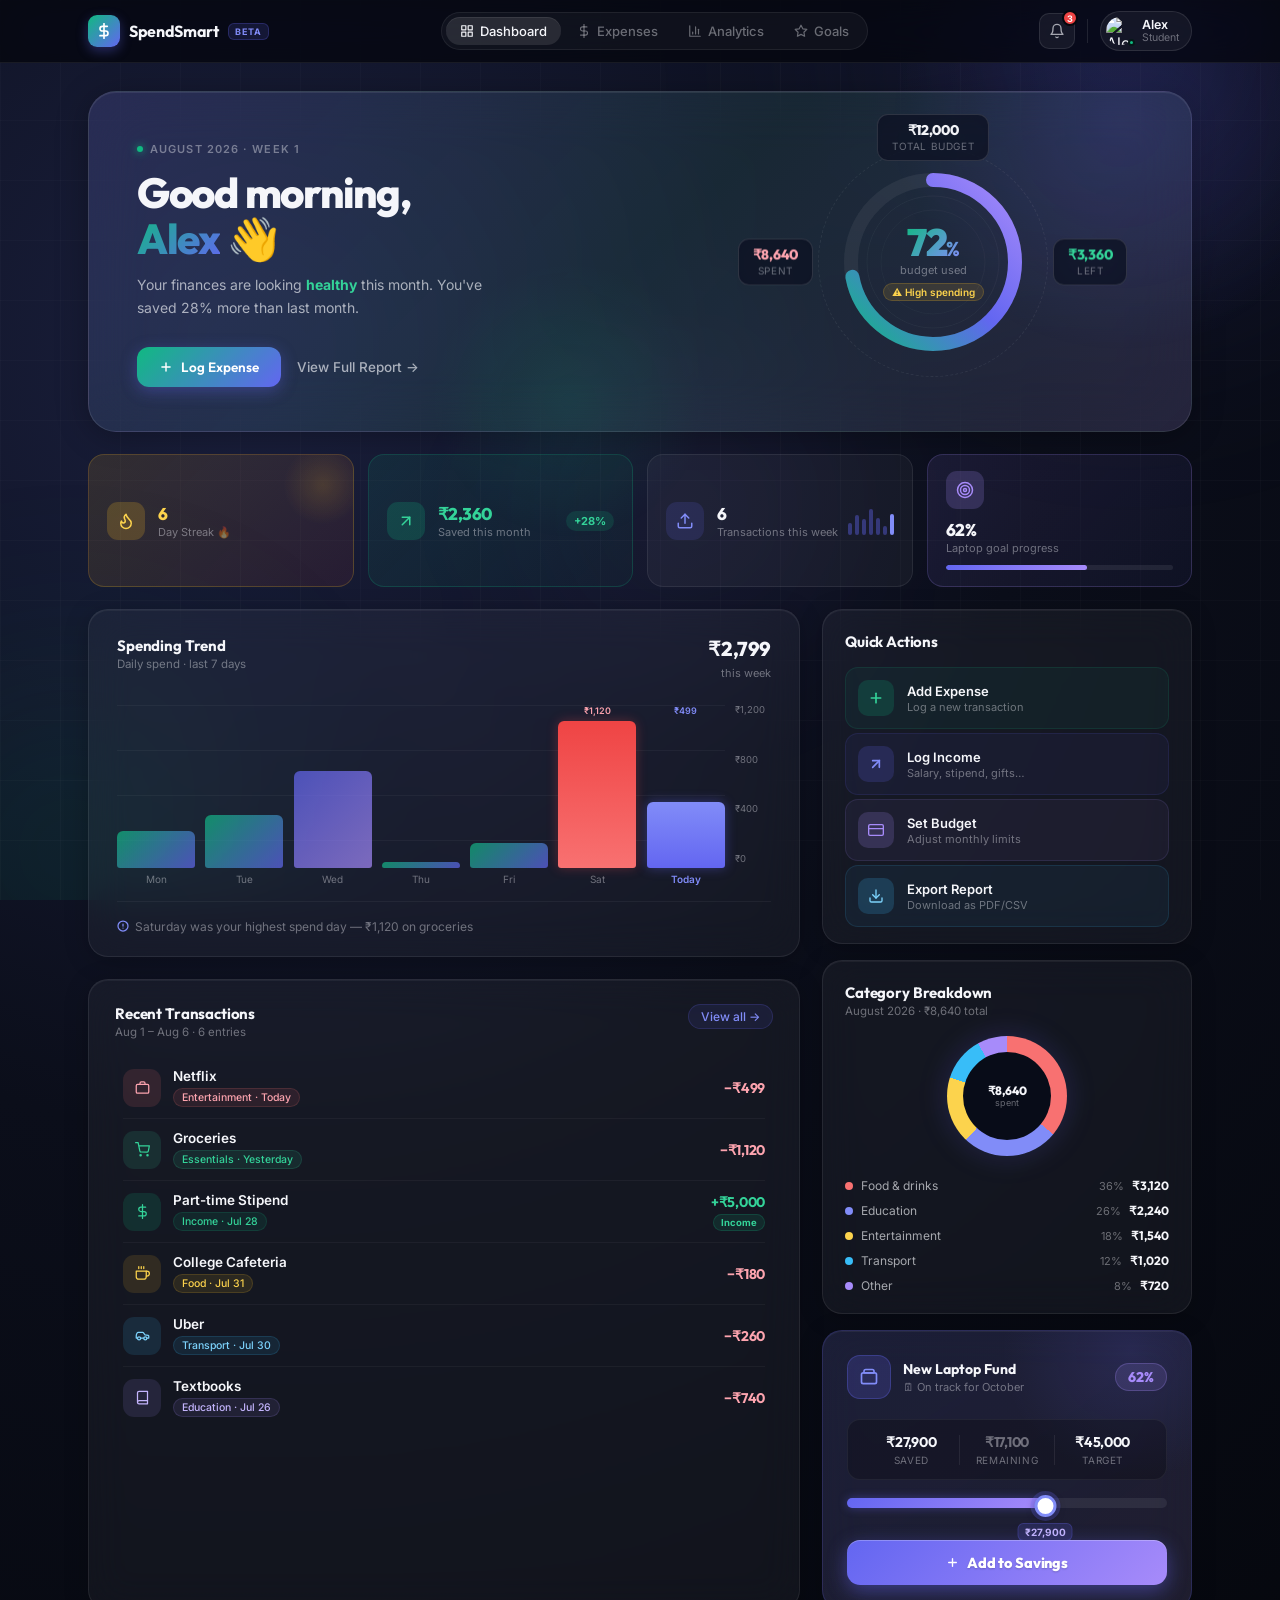
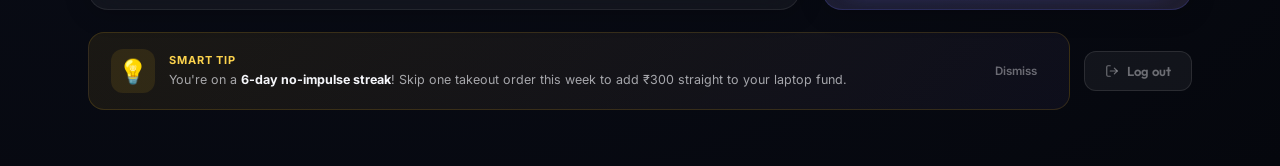
==== commit 0c2a87c8: "added multiple pages" ====
--- a/index.html
+++ b/index.html
@@ -35,19 +35,19 @@
       </div>
 
       <nav class="nav-links" aria-label="Main navigation">
-        <a href="#" class="nav-link active">
-          <svg width="ale14" height="14" viewBox="0 0 24 24" fill="none" stroke="currentColor" stroke-width="2" stroke-linecap="round" stroke-linejoin="round"><rect x="3" y="3" width="7" height="7"/><rect x="14" y="3" width="7" height="7"/><rect x="14" y="14" width="7" height="7"/><rect x="3" y="14" width="7" height="7"/></svg>
+        <a href="index.html" class="nav-link active">
+          <svg width="14" height="14" viewBox="0 0 24 24" fill="none" stroke="currentColor" stroke-width="2" stroke-linecap="round" stroke-linejoin="round"><rect x="3" y="3" width="7" height="7"/><rect x="14" y="3" width="7" height="7"/><rect x="14" y="14" width="7" height="7"/><rect x="3" y="14" width="7" height="7"/></svg>
           Dashboard
         </a>
-        <a href="#" class="nav-link">
+        <a href="expenses.html" class="nav-link">
           <svg width="14" height="14" viewBox="0 0 24 24" fill="none" stroke="currentColor" stroke-width="2" stroke-linecap="round" stroke-linejoin="round"><line x1="12" y1="1" x2="12" y2="23"/><path d="M17 5H9.5a3.5 3.5 0 000 7h5a3.5 3.5 0 010 7H6"/></svg>
           Expenses
         </a>
-        <a href="#" class="nav-link">
+        <a href="analytics.html" class="nav-link">
           <svg width="14" height="14" viewBox="0 0 24 24" fill="none" stroke="currentColor" stroke-width="2" stroke-linecap="round" stroke-linejoin="round"><path d="M3 3v18h18"/><path d="M18 17V9"/><path d="M13 17V5"/><path d="M8 17v-3"/></svg>
           Analytics
         </a>
-        <a href="#" class="nav-link">
+        <a href="goals.html" class="nav-link">
           <svg width="14" height="14" viewBox="0 0 24 24" fill="none" stroke="currentColor" stroke-width="2" stroke-linecap="round" stroke-linejoin="round"><path d="M12 2l3.09 6.26L22 9.27l-5 4.87 1.18 6.88L12 17.77l-6.18 3.25L7 14.14 2 9.27l6.91-1.01L12 2z"/></svg>
           Goals
         </a>
@@ -572,24 +572,24 @@
   </main>
 
   <nav class="bottom-nav" aria-label="Mobile navigation">
-    <a href="#" class="bn-item active">
+    <a href="index.html" class="bn-item active">
       <svg width="20" height="20" viewBox="0 0 24 24" fill="none" stroke="currentColor" stroke-width="2" stroke-linecap="round" stroke-linejoin="round"><rect x="3" y="3" width="7" height="7"/><rect x="14" y="3" width="7" height="7"/><rect x="14" y="14" width="7" height="7"/><rect x="3" y="14" width="7" height="7"/></svg>
       <span>Home</span>
     </a>
-    <a href="#" class="bn-item">
+    <a href="expenses.html" class="bn-item">
       <svg width="20" height="20" viewBox="0 0 24 24" fill="none" stroke="currentColor" stroke-width="2" stroke-linecap="round" stroke-linejoin="round"><line x1="12" y1="1" x2="12" y2="23"/><path d="M17 5H9.5a3.5 3.5 0 000 7h5a3.5 3.5 0 010 7H6"/></svg>
       <span>Expenses</span>
     </a>
-    <a href="#" class="bn-item bn-add">
+    <a href="expenses.html" class="bn-item bn-add" aria-label="Add expense">
       <svg width="22" height="22" viewBox="0 0 24 24" fill="none" stroke="currentColor" stroke-width="2.5" stroke-linecap="round"><line x1="12" y1="5" x2="12" y2="19"/><line x1="5" y1="12" x2="19" y2="12"/></svg>
     </a>
-    <a href="#" class="bn-item">
+    <a href="analytics.html" class="bn-item">
       <svg width="20" height="20" viewBox="0 0 24 24" fill="none" stroke="currentColor" stroke-width="2" stroke-linecap="round" stroke-linejoin="round"><path d="M3 3v18h18"/><path d="M18 17V9"/><path d="M13 17V5"/><path d="M8 17v-3"/></svg>
       <span>Analytics</span>
     </a>
-    <a href="#" class="bn-item">
-      <svg width="20" height="20" viewBox="0 0 24 24" fill="none" stroke="currentColor" stroke-width="2" stroke-linecap="round" stroke-linejoin="round"><path d="M20 21v-2a4 4 0 00-4-4H8a4 4 0 00-4 4v2"/><circle cx="12" cy="7" r="4"/></svg>
-      <span>Profile</span>
+    <a href="goals.html" class="bn-item">
+      <svg width="20" height="20" viewBox="0 0 24 24" fill="none" stroke="currentColor" stroke-width="2" stroke-linecap="round" stroke-linejoin="round"><path d="M12 2l3.09 6.26L22 9.27l-5 4.87 1.18 6.88L12 17.77l-6.18 3.25L7 14.14 2 9.27l6.91-1.01L12 2z"/></svg>
+      <span>Goals</span>
     </a>
   </nav>
 
--- a/css/style.css
+++ b/css/style.css
@@ -74,12 +74,12 @@
 .topnav-inner {
   max-width: var(--max-width);
   margin: 0 auto;
-  padding: 0 28px;
-  height: 62px;
+  padding: 0 16px;
+  height: 58px;
   display: flex;
   align-items: center;
   justify-content: space-between;
-  gap: 24px;
+  gap: 12px;
 }
 
 /* Brand */
@@ -107,6 +107,7 @@
   font-size: 16px;
   font-weight: 700;
   letter-spacing: -0.02em;
+  display: none;
 }
 
 .brand-tag {
@@ -119,11 +120,12 @@
   padding: 2px 6px;
   border-radius: 6px;
   align-self: center;
-}
-
-/* Nav links */
+  display: none;
+}
+
+/* Nav links — hidden on mobile, shown on desktop */
 .nav-links {
-  display: flex;
+  display: none;
   align-items: center;
   gap: 2px;
   background: rgba(255,255,255,0.04);
@@ -223,7 +225,7 @@
 }
 
 .user-info {
-  display: flex;
+  display: none;
   flex-direction: column;
   line-height: 1.2;
 }
@@ -251,10 +253,10 @@
 .page {
   max-width: var(--max-width);
   margin: 0 auto;
-  padding: 30px 28px 56px;
+  padding: 16px 14px 40px;
   display: flex;
   flex-direction: column;
-  gap: 22px;
+  gap: 16px;
 }
 
 /* Shared card */
@@ -316,17 +318,16 @@
 .hero {
   position: relative;
   display: grid;
-  grid-template-columns: 1fr auto;
-  align-items: center;
-  gap: 40px;
-  padding: 44px 48px;
-  border-radius: 28px;
+  grid-template-columns: 1fr;
+  align-items: center;
+  gap: 28px;
+  padding: 28px 20px 24px;
+  border-radius: 20px;
   background:
     linear-gradient(135deg, rgba(99,102,241,0.15) 0%, rgba(16,185,129,0.08) 50%, rgba(167,139,250,0.12) 100%),
     rgba(255,255,255,0.04);
   border: 1px solid rgba(255,255,255,0.1);
   backdrop-filter: blur(28px);
-  /* overflow:visible so floating dial pills are not clipped */
   overflow: visible;
   box-shadow: 0 4px 32px rgba(0,0,0,0.3), inset 0 1px 0 rgba(255,255,255,0.08);
 }
@@ -384,7 +385,7 @@
 
 .hero-heading {
   font-family: 'Outfit', sans-serif;
-  font-size: 42px;
+  font-size: 26px;
   font-weight: 800;
   line-height: 1.1;
   letter-spacing: -0.03em;
@@ -472,8 +473,7 @@
   flex-direction: column;
   align-items: center;
   flex-shrink: 0;
-  /* Extra horizontal margin so left/right floats have room */
-  margin: 0 110px;
+  margin: 0 auto;
 }
 
 .dial-outer-ring {
@@ -589,10 +589,10 @@
   letter-spacing: 0.06em;
 }
 
-/* Position pills: top centre, left side, right side — clear of the dial */
-.dial-float-top   { top: -48px; left: 50%; transform: translateX(-50%); }
-.dial-float-left  { top: 50%; right: calc(100% + 20px); transform: translateY(-50%); }
-.dial-float-right { top: 50%; left:  calc(100% + 20px); transform: translateY(-50%); }
+/* Dial float pills — stacked under dial on mobile */
+.dial-float-top   { top: -32px; left: 50%; transform: translateX(-50%); }
+.dial-float-left  { right: auto; left: 0; bottom: -42px; top: auto; transform: none; }
+.dial-float-right { left: auto; right: 0; bottom: -42px; top: auto; transform: none; }
 
 .text-red   { color: #FDA4AF; }
 .text-green { color: var(--emerald-light); }
@@ -603,8 +603,8 @@
    ═══════════════════════════════════════════════ */
 .kpi-strip {
   display: grid;
-  grid-template-columns: repeat(4, 1fr);
-  gap: 14px;
+  grid-template-columns: repeat(2, 1fr);
+  gap: 10px;
 }
 
 .kpi-card {
@@ -774,12 +774,12 @@
    ═══════════════════════════════════════════════ */
 .main-grid {
   display: grid;
-  grid-template-columns: 1fr 370px;
-  gap: 22px;
+  grid-template-columns: 1fr;
+  gap: 16px;
   align-items: start;
 }
 
-.col-left  { display: flex; flex-direction: column; gap: 22px; align-self: stretch; }
+.col-left  { display: flex; flex-direction: column; gap: 16px; align-self: stretch; }
 .col-right { display: flex; flex-direction: column; gap: 16px; }
 
 /* ═══════════════════════════════════════════════
@@ -1584,8 +1584,9 @@
 /* ═══════════════════════════════════════════════
    BOTTOM NAV (mobile)
    ═══════════════════════════════════════════════ */
+/* Bottom nav — visible on mobile, hidden on desktop */
 .bottom-nav {
-  display: none;
+  display: flex;
   position: fixed;
   bottom: 0; left: 0; right: 0;
   z-index: 200;
@@ -1647,18 +1648,40 @@
 .delay-4 { animation-delay: 0.28s; }
 
 /* ═══════════════════════════════════════════════
-   RESPONSIVE
+   RESPONSIVE — Mobile First
+   Base styles above are for mobile (≤ 519px)
+   Min-width breakpoints progressively enhance
    ═══════════════════════════════════════════════ */
-@media (max-width: 1080px) {
-  .main-grid {
-    grid-template-columns: 1fr 330px;
+
+/* ── Small mobile and up (≥ 520px) ──────────────── */
+@media (min-width: 520px) {
+  .hero-heading { font-size: 32px; }
+
+  .bar-value { display: block; }
+}
+
+/* ── Tablet (≥ 720px) ───────────────────────────── */
+@media (min-width: 720px) {
+  .topnav-inner { padding: 0 24px; height: 62px; gap: 20px; }
+
+  .page { padding: 20px 24px 48px; gap: 20px; }
+
+  .hero {
+    grid-template-columns: 1fr auto;
+    padding: 36px 40px;
+    gap: 36px;
+    border-radius: 24px;
   }
-}
-
-@media (max-width: 940px) {
-  .main-grid {
-    grid-template-columns: 1fr;
-  }
+
+  .hero-heading { font-size: 36px; }
+
+  .budget-dial-wrap { margin: 0 110px; }
+
+  .dial-float-top   { top: -48px; left: 50%; transform: translateX(-50%); bottom: auto; }
+  .dial-float-left  { top: 50%; right: calc(100% + 20px); transform: translateY(-50%); left: auto; bottom: auto; }
+  .dial-float-right { top: 50%; left: calc(100% + 20px); transform: translateY(-50%); right: auto; bottom: auto; }
+
+  .kpi-strip { gap: 14px; }
 
   .col-right {
     display: grid;
@@ -1668,50 +1691,50 @@
 
   .goal-card { grid-column: span 2; }
 
-  .kpi-strip {
-    grid-template-columns: repeat(2, 1fr);
+  .footer-strip { flex-direction: row; align-items: center; }
+}
+
+/* ── Large tablet (≥ 940px) ─────────────────────── */
+@media (min-width: 940px) {
+  .kpi-strip { grid-template-columns: repeat(4, 1fr); }
+
+  .col-right { display: flex; flex-direction: column; }
+
+  .goal-card { grid-column: span 1; }
+
+  .main-grid {
+    grid-template-columns: 1fr 330px;
+    gap: 22px;
   }
 
-  .nav-links { display: none; }
-}
-
-@media (max-width: 720px) {
-  .page { padding: 18px 16px 44px; gap: 16px; }
+  .col-left { gap: 22px; }
+}
+
+/* ── Desktop (≥ 1080px) ─────────────────────────── */
+@media (min-width: 1080px) {
+  .topnav-inner { padding: 0 28px; gap: 24px; }
+
+  .page { padding: 28px 28px 56px; gap: 22px; }
 
   .hero {
-    grid-template-columns: 1fr;
-    padding: 30px 24px 26px;
-    gap: 28px;
+    padding: 44px 48px;
+    gap: 40px;
+    border-radius: 28px;
   }
 
-  .hero-heading { font-size: 32px; }
-
-  .budget-dial-wrap { margin: 0 auto; }
-
-  .dial-float-left  { right: auto; left: 0; bottom: -42px; }
-  .dial-float-right { left: auto; right: 0; bottom: -42px; }
-  .dial-float-top   { top: -32px; }
-
-  .col-right { grid-template-columns: 1fr; }
-
-  .goal-card { grid-column: span 1; }
-
-  .footer-strip { flex-direction: column; align-items: stretch; }
-
-  .btn-logout { justify-content: center; }
-
-  .bottom-nav { display: flex; }
-
-  .brand-name { display: none; }
-  .brand-tag { display: none; }
-}
-
-@media (max-width: 520px) {
-  .kpi-strip { grid-template-columns: 1fr 1fr; }
-
-  .hero-heading { font-size: 26px; }
-
-  .chart-bars { gap: 6px; }
-
-  .bar-value { display: none; }
-}
+  .hero-heading { font-size: 42px; }
+
+  .main-grid { grid-template-columns: 1fr 370px; }
+
+  .nav-links { display: flex; }
+
+  .brand-name { display: inline; }
+  .brand-tag  { display: inline; }
+
+  .user-info { display: flex; }
+
+  .bottom-nav { display: none; }
+
+  body { padding-bottom: 0; }
+}
+
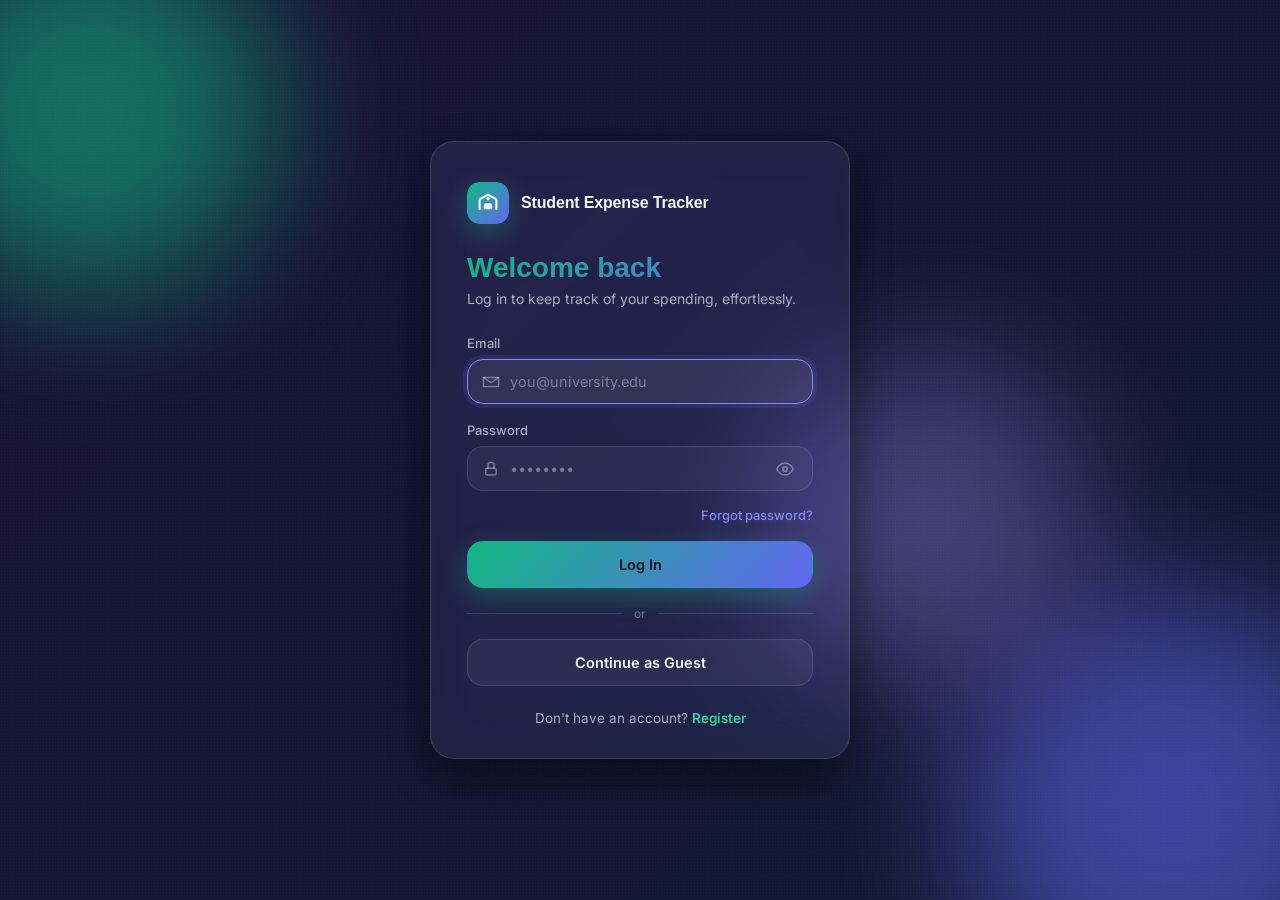
==== commit ce895193: "feat: add AI expense analysis with Promises, interactive savings slider, comma amount input, CSV exp" ====
--- a/index.html
+++ b/index.html
@@ -5,6 +5,7 @@
   <meta name="viewport" content="width=device-width, initial-scale=1.0">
   <meta name="description" content="SpendSmart — the smartest way for students to track spending, savings, and budgets.">
   <title>Dashboard · SpendSmart</title>
+  <link rel="icon" href="data:,">
 
   <link rel="preconnect" href="https://fonts.googleapis.com">
   <link rel="preconnect" href="https://fonts.gstatic.com" crossorigin>
@@ -12,6 +13,10 @@
 
   <link rel="stylesheet" href="css/base.css">
   <link rel="stylesheet" href="css/style.css">
+  <script src="js/auth.js"></script>
+  <script>Auth.requireAuth();</script>
+  <script src="js/store.js"></script>
+  <script>Store.requireOnboarded();</script>
 </head>
 <body>
 
@@ -56,16 +61,27 @@
       <div class="nav-actions">
         <button class="nav-icon-btn" id="notificationBtn" aria-label="Notifications">
           <svg width="16" height="16" viewBox="0 0 24 24" fill="none" stroke="currentColor" stroke-width="2" stroke-linecap="round" stroke-linejoin="round"><path d="M18 8A6 6 0 006 8c0 7-3 9-3 9h18s-3-2-3-9"/><path d="M13.73 21a2 2 0 01-3.46 0"/></svg>
-          <span class="notif-badge">3</span>
+          <span class="notif-badge" id="notifBadge"></span>
         </button>
         <div class="nav-divider"></div>
-        <div class="user-chip" id="profileBtn">
-          <img src="https://api.dicebear.com/7.x/notionists/svg?seed=Alex" alt="Alex" class="user-avatar">
-          <div class="user-info">
-            <span class="user-name">Alex</span>
-            <span class="user-role">Student</span>
-          </div>
-          <div class="online-dot"></div>
+        <div class="profile-menu-wrap">
+          <button type="button" class="user-chip" id="profileBtn" aria-haspopup="true" aria-expanded="false" aria-controls="profileMenu">
+            <img alt="" class="user-avatar" data-user-avatar>
+            <span class="user-info">
+              <span class="user-name" data-user-name></span>
+              <span class="user-role" data-user-role></span>
+            </span>
+            <span class="online-dot"></span>
+          </button>
+          <div class="profile-menu" id="profileMenu" aria-label="Account menu" hidden>
+            <div class="profile-menu-summary">
+              <span class="profile-menu-name" data-profile-menu-name></span>
+              <span class="profile-menu-email" data-profile-menu-email></span>
+            </div>
+            <a class="profile-menu-action" href="onboarding.html?edit=1">Edit profile &amp; budget</a>
+            <a class="profile-menu-action" href="login.html#signup" data-profile-signup hidden>Sign up to save your data</a>
+            <button type="button" class="profile-menu-action profile-menu-logout" data-profile-logout>Log out</button>
+          </div>
         </div>
       </div>
     </div>
@@ -79,20 +95,20 @@
         <div class="hero-text">
           <div class="hero-eyebrow">
             <span class="eyebrow-dot"></span>
-            August 2026 · Week 1
+            <span id="heroEyebrow">Current Month</span>
           </div>
           <h1 class="hero-heading">
-            Good morning, <br>
-            <span class="hero-name-gradient">Alex</span>
+            <span data-time-greeting>Good morning,</span> <br>
+            <span class="hero-name-gradient" data-user-firstname></span>
             <span class="wave">👋</span>
           </h1>
-          <p class="hero-desc">Your finances are looking <strong>healthy</strong> this month. You've saved 28% more than last month.</p>
+          <p class="hero-desc" id="heroDesc">Welcome to your dashboard. Start tracking your budget and expenses.</p>
           <div class="hero-cta-row">
-            <button class="btn-hero-primary">
+            <button class="btn-hero-primary" onclick="location.href='expenses.html#add'">
               <svg width="14" height="14" viewBox="0 0 24 24" fill="none" stroke="currentColor" stroke-width="2.5" stroke-linecap="round"><line x1="12" y1="5" x2="12" y2="19"/><line x1="5" y1="12" x2="19" y2="12"/></svg>
               Log Expense
             </button>
-            <button class="btn-hero-ghost">
+            <button class="btn-hero-ghost" onclick="location.href='analytics.html'">
               View Full Report →
             </button>
           </div>
@@ -109,35 +125,35 @@
                   <stop offset="50%" stop-color="#6366F1"/>
                   <stop offset="100%" stop-color="#A78BFA"/>
                 </linearGradient>
-                <linearGradient id="dialWarn" x1="0%" y1="0%" x2="100%" y2="100%">
+                <linearGradient id="dialWarnGrad" x1="0%" y1="0%" x2="100%" y2="100%">
                   <stop offset="0%" stop-color="#F59E0B"/>
                   <stop offset="100%" stop-color="#EF4444"/>
                 </linearGradient>
               </defs>
               <circle class="dial-track" cx="100" cy="100" r="82"/>
              
-              <circle class="dial-arc dial-arc-spent" cx="100" cy="100" r="82"/>
+              <circle class="dial-arc dial-arc-spent" id="dialArc" cx="100" cy="100" r="82"/>
               
               <circle cx="100" cy="100" r="66" fill="none" stroke="rgba(255,255,255,0.04)" stroke-width="1"/>
               <circle cx="100" cy="100" r="52" fill="none" stroke="rgba(255,255,255,0.03)" stroke-width="1"/>
             </svg>
             <div class="dial-label">
-              <span class="dial-pct">72<small>%</small></span>
-              <span class="dial-caption">budget used</span>
-              <span class="dial-warn">⚠ High spending</span>
+              <span class="dial-pct" id="dialPct">0<small>%</small></span>
+              <span class="dial-caption" id="dialCaption">budget used</span>
+              <span class="dial-warn" id="dialWarn" style="display:none;">⚠ High spending</span>
             </div>
           </div>
          
           <div class="dial-float dial-float-top">
-            <span class="df-val">₹12,000</span>
+            <span class="df-val" id="dialTotal">₹0</span>
             <span class="df-lbl">Total Budget</span>
           </div>
           <div class="dial-float dial-float-left">
-            <span class="df-val text-red">₹8,640</span>
+            <span class="df-val text-red" id="dialSpent">₹0</span>
             <span class="df-lbl">Spent</span>
           </div>
           <div class="dial-float dial-float-right">
-            <span class="df-val text-green">₹3,360</span>
+            <span class="df-val text-green" id="dialLeft">₹0</span>
             <span class="df-lbl">Left</span>
           </div>
         </div>
@@ -155,7 +171,7 @@
           <svg width="18" height="18" viewBox="0 0 24 24" fill="none" stroke="currentColor" stroke-width="2" stroke-linecap="round" stroke-linejoin="round"><path d="M8.5 14.5A2.5 2.5 0 0011 12c0-1.38-.5-2-1-3-1.072-2.143-.224-4.054 2-6 .5 2.5 2 4.9 4 6.5 2 1.6 3 3.5 3 5.5a7 7 0 11-14 0c0-1.153.433-2.294 1-3a2.5 2.5 0 002.5 2.5z"/></svg>
         </div>
         <div class="kpi-body">
-          <span class="kpi-value">6</span>
+          <span class="kpi-value" id="kpiStreakVal">0</span>
           <span class="kpi-label">Day Streak 🔥</span>
         </div>
         <div class="kpi-flame-bg"></div>
@@ -166,10 +182,10 @@
           <svg width="18" height="18" viewBox="0 0 24 24" fill="none" stroke="currentColor" stroke-width="2" stroke-linecap="round" stroke-linejoin="round"><polyline points="7 17 17 7"/><polyline points="7 7 17 7 17 17"/></svg>
         </div>
         <div class="kpi-body">
-          <span class="kpi-value">₹2,360</span>
+          <span class="kpi-value" id="kpiSavedVal">₹0</span>
           <span class="kpi-label">Saved this month</span>
         </div>
-        <div class="kpi-trend">+28%</div>
+        <div class="kpi-trend" id="kpiSavedTrend" style="display:none;"></div>
       </div>
 
       <div class="kpi-card kpi-txn">
@@ -177,30 +193,24 @@
           <svg width="18" height="18" viewBox="0 0 24 24" fill="none" stroke="currentColor" stroke-width="2" stroke-linecap="round" stroke-linejoin="round"><path d="M21 15v4a2 2 0 01-2 2H5a2 2 0 01-2-2v-4"/><polyline points="17 8 12 3 7 8"/><line x1="12" y1="3" x2="12" y2="15"/></svg>
         </div>
         <div class="kpi-body">
-          <span class="kpi-value">6</span>
+          <span class="kpi-value" id="kpiTxnVal">0</span>
           <span class="kpi-label">Transactions this week</span>
         </div>
-        <div class="kpi-mini-bars" aria-hidden="true">
-          <span style="height:40%"></span>
-          <span style="height:70%"></span>
-          <span style="height:55%"></span>
-          <span style="height:90%"></span>
-          <span style="height:60%"></span>
-          <span style="height:30%"></span>
-          <span style="height:75%"></span>
-        </div>
-      </div>
-
-      <div class="kpi-card kpi-goal">
+        <div class="kpi-mini-bars" id="kpiMiniBars" aria-hidden="true">
+          <!-- 7 daily bars populated dynamically -->
+        </div>
+      </div>
+
+      <div class="kpi-card kpi-goal" id="kpiGoalCard" style="cursor:pointer;" onclick="location.href='goals.html'">
         <div class="kpi-icon-wrap">
           <svg width="18" height="18" viewBox="0 0 24 24" fill="none" stroke="currentColor" stroke-width="2" stroke-linecap="round" stroke-linejoin="round"><circle cx="12" cy="12" r="10"/><circle cx="12" cy="12" r="6"/><circle cx="12" cy="12" r="2"/></svg>
         </div>
         <div class="kpi-body">
-          <span class="kpi-value">62%</span>
-          <span class="kpi-label">Laptop goal progress</span>
+          <span class="kpi-value" id="kpiGoalPct">0%</span>
+          <span class="kpi-label" id="kpiGoalLabel">Goal progress</span>
         </div>
         <div class="kpi-goal-track">
-          <div class="kpi-goal-fill"></div>
+          <div class="kpi-goal-fill" id="kpiGoalFill"></div>
         </div>
       </div>
 
@@ -220,61 +230,24 @@
               <p class="card-sub">Daily spend · last 7 days</p>
             </div>
             <div class="trend-total-wrap">
-              <span class="trend-total">₹2,799</span>
+              <span class="trend-total" id="trendTotal">₹0</span>
               <span class="trend-total-lbl">this week</span>
             </div>
           </div>
 
           <div class="chart-area">
-            <div class="chart-bars" aria-label="Spending bar chart">
-              <div class="bar-col">
-                <div class="bar-value">₹180</div>
-                <div class="bar-wrap"><div class="bar-fill" style="height:25%"></div></div>
-                <div class="bar-day">Mon</div>
-              </div>
-              <div class="bar-col">
-                <div class="bar-value">₹260</div>
-                <div class="bar-wrap"><div class="bar-fill" style="height:36%"></div></div>
-                <div class="bar-day">Tue</div>
-              </div>
-              <div class="bar-col">
-                <div class="bar-value">₹740</div>
-                <div class="bar-wrap"><div class="bar-fill" style="height:66%;background:var(--gradient-purple)"></div></div>
-                <div class="bar-day">Wed</div>
-              </div>
-              <div class="bar-col">
-                <div class="bar-value">₹0</div>
-                <div class="bar-wrap"><div class="bar-fill" style="height:4%"></div></div>
-                <div class="bar-day">Thu</div>
-              </div>
-              <div class="bar-col">
-                <div class="bar-value">₹120</div>
-                <div class="bar-wrap"><div class="bar-fill" style="height:17%"></div></div>
-                <div class="bar-day">Fri</div>
-              </div>
-              <div class="bar-col bar-col-peak">
-                <div class="bar-value">₹1,120</div>
-                <div class="bar-wrap"><div class="bar-fill bar-fill-peak" style="height:100%"></div></div>
-                <div class="bar-day">Sat</div>
-              </div>
-              <div class="bar-col bar-col-today">
-                <div class="bar-value">₹499</div>
-                <div class="bar-wrap"><div class="bar-fill" style="height:45%"></div></div>
-                <div class="bar-day">Today</div>
-              </div>
-            </div>
-            <div class="chart-guidelines">
-              <div class="guide-line"><span>₹1,200</span></div>
-              <div class="guide-line"><span>₹800</span></div>
-              <div class="guide-line"><span>₹400</span></div>
-              <div class="guide-line"><span>₹0</span></div>
+            <div class="chart-bars" id="trendBars" aria-label="Spending bar chart">
+              <!-- Dynamically populated 7 bars -->
+            </div>
+            <div class="chart-guidelines" id="trendGuidelines">
+              <!-- Dynamically populated 4 step guidelines -->
             </div>
           </div>
 
           <div class="trend-footer">
-            <span class="trend-insight">
+            <span class="trend-insight" id="trendInsight">
               <svg width="12" height="12" viewBox="0 0 24 24" fill="none" stroke="currentColor" stroke-width="2.5" stroke-linecap="round"><circle cx="12" cy="12" r="10"/><line x1="12" y1="8" x2="12" y2="12"/><line x1="12" y1="16" x2="12.01" y2="16"/></svg>
-              Saturday was your highest spend day — ₹1,120 on groceries
+              No spending data yet for this week
             </span>
           </div>
         </section>
@@ -284,103 +257,56 @@
           <div class="card-head">
             <div>
               <h2 class="card-title">Recent Transactions</h2>
-              <p class="card-sub">Aug 1 – Aug 6 · 6 entries</p>
-            </div>
-            <a href="#" class="link-btn">View all →</a>
-          </div>
-
-          <div class="txn-list">
-
-            <div class="txn-row">
-              <span class="txn-icon txn-icon-rose">
-                <svg width="15" height="15" viewBox="0 0 24 24" fill="none" stroke="currentColor" stroke-width="2" stroke-linecap="round" stroke-linejoin="round"><rect x="2" y="7" width="20" height="14" rx="2"/><path d="M16 7V5a2 2 0 00-2-2h-4a2 2 0 00-2 2v2"/></svg>
-              </span>
-              <div class="txn-meta">
-                <p class="txn-name">Netflix</p>
-                <span class="txn-chip chip-rose">Entertainment · Today</span>
-              </div>
-              <div class="txn-right">
-                <p class="txn-amt txn-debit">−₹499</p>
-              </div>
-            </div>
-
-            <div class="txn-divider"></div>
-
-            <div class="txn-row">
-              <span class="txn-icon txn-icon-emerald">
-                <svg width="15" height="15" viewBox="0 0 24 24" fill="none" stroke="currentColor" stroke-width="2" stroke-linecap="round" stroke-linejoin="round"><circle cx="9" cy="21" r="1"/><circle cx="20" cy="21" r="1"/><path d="M1 1h4l2.68 13.39a2 2 0 002 1.61h9.72a2 2 0 002-1.61L23 6H6"/></svg>
-              </span>
-              <div class="txn-meta">
-                <p class="txn-name">Groceries</p>
-                <span class="txn-chip chip-emerald">Essentials · Yesterday</span>
-              </div>
-              <div class="txn-right">
-                <p class="txn-amt txn-debit">−₹1,120</p>
-              </div>
-            </div>
-
-            <div class="txn-divider"></div>
-
-            <div class="txn-row income-row">
-              <span class="txn-icon txn-icon-mint">
-                <svg width="15" height="15" viewBox="0 0 24 24" fill="none" stroke="currentColor" stroke-width="2" stroke-linecap="round" stroke-linejoin="round"><line x1="12" y1="1" x2="12" y2="23"/><path d="M17 5H9.5a3.5 3.5 0 000 7h5a3.5 3.5 0 010 7H6"/></svg>
-              </span>
-              <div class="txn-meta">
-                <p class="txn-name">Part-time Stipend</p>
-                <span class="txn-chip chip-mint">Income · Jul 28</span>
-              </div>
-              <div class="txn-right">
-                <p class="txn-amt txn-credit">+₹5,000</p>
-                <span class="txn-badge-income">Income</span>
-              </div>
-            </div>
-
-            <div class="txn-divider"></div>
-
-            <div class="txn-row">
-              <span class="txn-icon txn-icon-amber">
-                <svg width="15" height="15" viewBox="0 0 24 24" fill="none" stroke="currentColor" stroke-width="2" stroke-linecap="round" stroke-linejoin="round"><path d="M18 8h1a4 4 0 010 8h-1"/><path d="M2 8h16v9a4 4 0 01-4 4H6a4 4 0 01-4-4V8z"/><line x1="6" y1="1" x2="6" y2="4"/><line x1="10" y1="1" x2="10" y2="4"/><line x1="14" y1="1" x2="14" y2="4"/></svg>
-              </span>
-              <div class="txn-meta">
-                <p class="txn-name">College Cafeteria</p>
-                <span class="txn-chip chip-amber">Food · Jul 31</span>
-              </div>
-              <div class="txn-right">
-                <p class="txn-amt txn-debit">−₹180</p>
-              </div>
-            </div>
-
-            <div class="txn-divider"></div>
-
-            <div class="txn-row">
-              <span class="txn-icon txn-icon-sky">
-                <svg width="15" height="15" viewBox="0 0 24 24" fill="none" stroke="currentColor" stroke-width="2" stroke-linecap="round" stroke-linejoin="round"><path d="M14 16H9m10 0h3v-3.15a1 1 0 00-.84-.99L16 11l-2.7-3.6a1 1 0 00-.8-.4H5.24a2 2 0 00-1.8 1.1l-.8 1.63A6 6 0 002 12.42V16h2"/><circle cx="6.5" cy="16.5" r="2.5"/><circle cx="16.5" cy="16.5" r="2.5"/></svg>
-              </span>
-              <div class="txn-meta">
-                <p class="txn-name">Uber</p>
-                <span class="txn-chip chip-sky">Transport · Jul 30</span>
-              </div>
-              <div class="txn-right">
-                <p class="txn-amt txn-debit">−₹260</p>
-              </div>
-            </div>
-
-            <div class="txn-divider"></div>
-
-            <div class="txn-row">
-              <span class="txn-icon txn-icon-purple">
-                <svg width="15" height="15" viewBox="0 0 24 24" fill="none" stroke="currentColor" stroke-width="2" stroke-linecap="round" stroke-linejoin="round"><path d="M4 19.5A2.5 2.5 0 016.5 17H20"/><path d="M6.5 2H20v20H6.5A2.5 2.5 0 014 19.5v-15A2.5 2.5 0 016.5 2z"/></svg>
-              </span>
-              <div class="txn-meta">
-                <p class="txn-name">Textbooks</p>
-                <span class="txn-chip chip-purple">Education · Jul 26</span>
-              </div>
-              <div class="txn-right">
-                <p class="txn-amt txn-debit">−₹740</p>
-              </div>
-            </div>
-
-          </div>
+              <p class="card-sub" id="recentTxnSub">Latest activity</p>
+            </div>
+            <a href="expenses.html" class="link-btn">View all →</a>
+          </div>
+
+          <div class="txn-list" id="recentTxnList">
+            <!-- Dynamically populated up to 6 transactions -->
+          </div>
+        </section>
+
+        <!-- ▸ Savings Goal Spotlight -->
+        <section class="card goal-card slide-up delay-4" id="spotlightCard">
+          <div class="goal-spotlight"></div>
+          <div class="goal-header-row">
+            <div class="goal-icon-wrap" id="spotlightIcon">🎯</div>
+            <div class="goal-text">
+              <p class="goal-title" id="spotlightTitle">Savings Goal</p>
+              <p class="goal-timeline" id="spotlightTimeline">🗓 Set a goal</p>
+            </div>
+            <span class="goal-badge" id="spotlightBadge">0%</span>
+          </div>
+
+          <div class="goal-amounts-row" id="spotlightAmountsRow">
+            <div class="goal-amt-item">
+              <span class="goal-amt-val" id="spotlightSaved">₹0</span>
+              <span class="goal-amt-lbl">saved</span>
+            </div>
+            <div class="goal-amt-divider"></div>
+            <div class="goal-amt-item">
+              <span class="goal-amt-val text-muted" id="spotlightRemaining">₹0</span>
+              <span class="goal-amt-lbl">remaining</span>
+            </div>
+            <div class="goal-amt-divider"></div>
+            <div class="goal-amt-item">
+              <span class="goal-amt-val" id="spotlightTarget">₹0</span>
+              <span class="goal-amt-lbl">target</span>
+            </div>
+          </div>
+
+          <div class="goal-seg-track" id="spotlightTrack">
+            <div class="goal-seg-fill" id="spotlightFill"></div>
+            <div class="goal-seg-marker" id="spotlightMarker" style="left:0%">
+              <span class="goal-seg-tip" id="spotlightTip">₹0</span>
+            </div>
+          </div>
+
+          <button class="btn-goal-add" id="spotlightAddBtn">
+            <svg width="13" height="13" viewBox="0 0 24 24" fill="none" stroke="currentColor" stroke-width="2.5" stroke-linecap="round"><line x1="12" y1="5" x2="12" y2="19"/><line x1="5" y1="12" x2="19" y2="12"/></svg>
+            <span id="spotlightBtnText">Add to Savings</span>
+          </button>
         </section>
 
       </div>
@@ -393,7 +319,7 @@
           <h2 class="card-title" style="margin-bottom:16px">Quick Actions</h2>
           <div class="action-list">
 
-            <button class="action-row action-add-expense">
+            <button class="action-row action-add-expense" onclick="location.href='expenses.html#add'">
               <div class="action-row-icon">
                 <svg width="16" height="16" viewBox="0 0 24 24" fill="none" stroke="currentColor" stroke-width="2.5" stroke-linecap="round"><line x1="12" y1="5" x2="12" y2="19"/><line x1="5" y1="12" x2="19" y2="12"/></svg>
               </div>
@@ -404,7 +330,7 @@
               <svg class="action-row-arrow" width="14" height="14" viewBox="0 0 24 24" fill="none" stroke="currentColor" stroke-width="2.5" stroke-linecap="round"><polyline points="9 18 15 12 9 6"/></svg>
             </button>
 
-            <button class="action-row action-add-income">
+            <button class="action-row action-add-income" onclick="location.href='expenses.html#income'">
               <div class="action-row-icon">
                 <svg width="16" height="16" viewBox="0 0 24 24" fill="none" stroke="currentColor" stroke-width="2.5" stroke-linecap="round"><polyline points="7 17 17 7"/><polyline points="7 7 17 7 17 17"/></svg>
               </div>
@@ -415,7 +341,7 @@
               <svg class="action-row-arrow" width="14" height="14" viewBox="0 0 24 24" fill="none" stroke="currentColor" stroke-width="2.5" stroke-linecap="round"><polyline points="9 18 15 12 9 6"/></svg>
             </button>
 
-            <button class="action-row action-budget">
+            <button class="action-row action-budget" onclick="location.href='onboarding.html?edit=1#budget'">
               <div class="action-row-icon">
                 <svg width="16" height="16" viewBox="0 0 24 24" fill="none" stroke="currentColor" stroke-width="2" stroke-linecap="round" stroke-linejoin="round"><rect x="1" y="4" width="22" height="16" rx="2"/><line x1="1" y1="10" x2="23" y2="10"/></svg>
               </div>
@@ -426,17 +352,39 @@
               <svg class="action-row-arrow" width="14" height="14" viewBox="0 0 24 24" fill="none" stroke="currentColor" stroke-width="2.5" stroke-linecap="round"><polyline points="9 18 15 12 9 6"/></svg>
             </button>
 
-            <button class="action-row action-export">
+            <button class="action-row action-export" id="actionExportBtn">
               <div class="action-row-icon">
                 <svg width="16" height="16" viewBox="0 0 24 24" fill="none" stroke="currentColor" stroke-width="2" stroke-linecap="round" stroke-linejoin="round"><path d="M21 15v4a2 2 0 01-2 2H5a2 2 0 01-2-2v-4"/><polyline points="7 10 12 15 17 10"/><line x1="12" y1="15" x2="12" y2="3"/></svg>
               </div>
               <div class="action-row-body">
                 <span class="action-row-title">Export Report</span>
-                <span class="action-row-sub">Download as PDF/CSV</span>
+                <span class="action-row-sub">Download as CSV</span>
               </div>
               <svg class="action-row-arrow" width="14" height="14" viewBox="0 0 24 24" fill="none" stroke="currentColor" stroke-width="2.5" stroke-linecap="round"><polyline points="9 18 15 12 9 6"/></svg>
             </button>
 
+          </div>
+        </section>
+
+        <section class="card profile-summary-card slide-up delay-3" aria-labelledby="profileSummaryTitle">
+          <div class="card-head">
+            <div>
+              <h2 class="card-title" id="profileSummaryTitle">Your Setup</h2>
+              <p class="card-sub">Personal details and monthly plan</p>
+            </div>
+            <a href="onboarding.html?edit=1" class="link-btn">Edit →</a>
+          </div>
+          <dl class="profile-summary-details">
+            <div><dt>College</dt><dd id="profileCollege">Not added</dd></div>
+            <div><dt>Course</dt><dd id="profileCourse">Not added</dd></div>
+            <div><dt>Living</dt><dd id="profileLiving">Not set</dd></div>
+            <div><dt>Monthly income</dt><dd id="profileIncome">Not added</dd></div>
+            <div><dt>Income sources</dt><dd id="profileIncomeSources">Not added</dd></div>
+            <div><dt>Monthly budget</dt><dd id="profileMonthlyBudget">—</dd></div>
+          </dl>
+          <div class="profile-category-section">
+            <h3>Category budgets</h3>
+            <ul class="profile-category-list" id="profileCategoryBudgets"></ul>
           </div>
         </section>
 
@@ -445,123 +393,34 @@
           <div class="card-head">
             <div>
               <h2 class="card-title">Category Breakdown</h2>
-              <p class="card-sub">August 2026 · ₹8,640 total</p>
+              <p class="card-sub" id="catBreakdownSub">This Month</p>
             </div>
           </div>
 
          
           <div class="donut-wrap">
-            <div class="donut-ring" aria-hidden="true"></div>
+            <div class="donut-ring" id="donutRing" aria-hidden="true"></div>
             <div class="donut-center">
-              <span class="donut-label">₹8,640</span>
-              <span class="donut-sub">spent</span>
-            </div>
-          </div>
-
-          <ul class="cat-list">
-            <li class="cat-row">
-              <span class="cat-color" style="background:#F87171"></span>
-              <span class="cat-name">Food &amp; drinks</span>
-              <div class="cat-bar-wrap">
-                <div class="cat-bar" style="width:36%;background:#F87171;opacity:0.8"></div>
-              </div>
-              <span class="cat-pct">36%</span>
-              <span class="cat-amt">₹3,120</span>
-            </li>
-            <li class="cat-row">
-              <span class="cat-color" style="background:#818CF8"></span>
-              <span class="cat-name">Education</span>
-              <div class="cat-bar-wrap">
-                <div class="cat-bar" style="width:26%;background:#818CF8;opacity:0.8"></div>
-              </div>
-              <span class="cat-pct">26%</span>
-              <span class="cat-amt">₹2,240</span>
-            </li>
-            <li class="cat-row">
-              <span class="cat-color" style="background:#FCD34D"></span>
-              <span class="cat-name">Entertainment</span>
-              <div class="cat-bar-wrap">
-                <div class="cat-bar" style="width:18%;background:#FCD34D;opacity:0.8"></div>
-              </div>
-              <span class="cat-pct">18%</span>
-              <span class="cat-amt">₹1,540</span>
-            </li>
-            <li class="cat-row">
-              <span class="cat-color" style="background:#38BDF8"></span>
-              <span class="cat-name">Transport</span>
-              <div class="cat-bar-wrap">
-                <div class="cat-bar" style="width:12%;background:#38BDF8;opacity:0.8"></div>
-              </div>
-              <span class="cat-pct">12%</span>
-              <span class="cat-amt">₹1,020</span>
-            </li>
-            <li class="cat-row">
-              <span class="cat-color" style="background:#A78BFA"></span>
-              <span class="cat-name">Other</span>
-              <div class="cat-bar-wrap">
-                <div class="cat-bar" style="width:8%;background:#A78BFA;opacity:0.8"></div>
-              </div>
-              <span class="cat-pct">8%</span>
-              <span class="cat-amt">₹720</span>
-            </li>
+              <span class="donut-label" id="donutLabel">₹0</span>
+              <span class="donut-sub" id="donutSub">spent</span>
+            </div>
+          </div>
+
+          <ul class="cat-list" id="donutCatList">
           </ul>
         </section>
 
-        
-        <section class="card goal-card slide-up delay-4">
-          <div class="goal-spotlight"></div>
-          <div class="goal-header-row">
-            <div class="goal-icon-wrap">
-              <svg width="20" height="20" viewBox="0 0 24 24" fill="none" stroke="currentColor" stroke-width="2" stroke-linecap="round" stroke-linejoin="round"><rect x="3" y="7" width="18" height="13" rx="2"/><path d="M16 3H8a2 2 0 00-2 2v2h12V5a2 2 0 00-2-2z"/></svg>
-            </div>
-            <div class="goal-text">
-              <p class="goal-title">New Laptop Fund</p>
-              <p class="goal-timeline">🗓 On track for October</p>
-            </div>
-            <span class="goal-badge">62%</span>
-          </div>
-
-          <div class="goal-amounts-row">
-            <div class="goal-amt-item">
-              <span class="goal-amt-val">₹27,900</span>
-              <span class="goal-amt-lbl">saved</span>
-            </div>
-            <div class="goal-amt-divider"></div>
-            <div class="goal-amt-item">
-              <span class="goal-amt-val text-muted">₹17,100</span>
-              <span class="goal-amt-lbl">remaining</span>
-            </div>
-            <div class="goal-amt-divider"></div>
-            <div class="goal-amt-item">
-              <span class="goal-amt-val">₹45,000</span>
-              <span class="goal-amt-lbl">target</span>
-            </div>
-          </div>
-
-          <div class="goal-seg-track">
-            <div class="goal-seg-fill"></div>
-            <div class="goal-seg-marker" style="left:62%">
-              <span class="goal-seg-tip">₹27,900</span>
-            </div>
-          </div>
-
-          <button class="btn-goal-add">
-            <svg width="13" height="13" viewBox="0 0 24 24" fill="none" stroke="currentColor" stroke-width="2.5" stroke-linecap="round"><line x1="12" y1="5" x2="12" y2="19"/><line x1="5" y1="12" x2="19" y2="12"/></svg>
-            Add to Savings
-          </button>
-        </section>
-
       </div>
     </div>
 
     <div class="footer-strip slide-up delay-4">
-      <div class="tip-strip">
-        <div class="tip-icon-wrap">💡</div>
+      <div class="tip-strip" id="dashTipStrip">
+        <div class="tip-icon-wrap" id="dashTipIcon">💡</div>
         <div class="tip-content">
-          <span class="tip-label">Smart Tip</span>
-          <p class="tip-msg">You're on a <strong>6-day no-impulse streak</strong>! Skip one takeout order this week to add ₹300 straight to your laptop fund.</p>
-        </div>
-        <button class="tip-dismiss">Dismiss</button>
+          <span class="tip-label" id="dashTipLabel">Smart Tip</span>
+          <p class="tip-msg" id="dashTipMsg"></p>
+        </div>
+        <button class="tip-dismiss" id="dashTipDismiss">Dismiss</button>
       </div>
       <button class="btn-logout" id="logoutBtn">
         <svg width="14" height="14" viewBox="0 0 24 24" fill="none" stroke="currentColor" stroke-width="2" stroke-linecap="round" stroke-linejoin="round"><path d="M9 21H5a2 2 0 01-2-2V5a2 2 0 012-2h4"/><polyline points="16 17 21 12 16 7"/><line x1="21" y1="12" x2="9" y2="12"/></svg>
@@ -580,7 +439,7 @@
       <svg width="20" height="20" viewBox="0 0 24 24" fill="none" stroke="currentColor" stroke-width="2" stroke-linecap="round" stroke-linejoin="round"><line x1="12" y1="1" x2="12" y2="23"/><path d="M17 5H9.5a3.5 3.5 0 000 7h5a3.5 3.5 0 010 7H6"/></svg>
       <span>Expenses</span>
     </a>
-    <a href="expenses.html" class="bn-item bn-add" aria-label="Add expense">
+    <a href="expenses.html#add" class="bn-item bn-add" aria-label="Add expense">
       <svg width="22" height="22" viewBox="0 0 24 24" fill="none" stroke="currentColor" stroke-width="2.5" stroke-linecap="round"><line x1="12" y1="5" x2="12" y2="19"/><line x1="5" y1="12" x2="19" y2="12"/></svg>
     </a>
     <a href="analytics.html" class="bn-item">
@@ -593,6 +452,8 @@
     </a>
   </nav>
 
+  <script src="js/ui.js"></script>
+  <script src="js/insights.js"></script>
   <script src="js/app.js"></script>
 </body>
 </html>
--- a/css/base.css
+++ b/css/base.css
@@ -141,3 +141,342 @@
 .delay-4 { animation-delay: 0.32s; }
 .delay-5 { animation-delay: 0.4s; }
 .delay-6 { animation-delay: 0.48s; }
+
+/* ---- Accessible account menu ---- */
+.profile-menu-wrap {
+  position: relative;
+}
+
+.user-chip:focus-visible {
+  outline: 2px solid var(--emerald-light);
+  outline-offset: 3px;
+}
+
+.profile-menu {
+  position: absolute;
+  z-index: 100;
+  top: calc(100% + 12px);
+  right: 0;
+  display: flex;
+  flex-direction: column;
+  gap: 7px;
+  width: min(280px, calc(100vw - 32px));
+  padding: 12px;
+  border: 1px solid var(--glass-border);
+  border-radius: var(--radius-md);
+  background: rgba(14, 18, 35, 0.94);
+  backdrop-filter: blur(var(--glass-blur)) saturate(140%);
+  -webkit-backdrop-filter: blur(var(--glass-blur)) saturate(140%);
+  box-shadow: var(--shadow-soft);
+}
+
+.profile-menu[hidden] {
+  display: none;
+}
+
+.profile-menu-summary {
+  display: flex;
+  flex-direction: column;
+  gap: 4px;
+  padding: 7px 9px 11px;
+  border-bottom: 1px solid var(--glass-border);
+}
+
+.profile-menu-name {
+  color: var(--text-primary);
+  font-size: 13px;
+  font-weight: 600;
+  overflow-wrap: anywhere;
+}
+
+.profile-menu-email {
+  color: var(--text-muted);
+  font-size: 11px;
+  overflow-wrap: anywhere;
+}
+
+.profile-menu-action {
+  display: block;
+  width: 100%;
+  padding: 9px;
+  border-radius: 9px;
+  color: var(--text-secondary);
+  font-size: 12px;
+  line-height: 1.4;
+  text-align: left;
+  transition: color var(--transition-fast), background var(--transition-fast);
+}
+
+.profile-menu-action[hidden] {
+  display: none;
+}
+
+.profile-menu-action:hover,
+.profile-menu-action:focus-visible {
+  color: var(--text-primary);
+  background: var(--glass-bg-strong);
+  outline: none;
+}
+
+.profile-menu-logout {
+  color: var(--red);
+}
+
+@media (prefers-reduced-motion: reduce) {
+  .profile-menu-action {
+    transition: none;
+  }
+}
+
+
+/* ==========================================================================
+   Shared UI components added for full-functionality build
+   ========================================================================== */
+
+/* ── Toast container & notifications ─────────────────────────────────────── */
+#ss-toast-container {
+  position: fixed;
+  bottom: 90px;
+  left: 50%;
+  transform: translateX(-50%);
+  z-index: 9999;
+  display: flex;
+  flex-direction: column;
+  gap: 8px;
+  pointer-events: none;
+  width: min(420px, calc(100vw - 32px));
+}
+
+.ss-toast {
+  display: flex;
+  align-items: center;
+  gap: 10px;
+  padding: 12px 16px;
+  border-radius: 14px;
+  background: rgba(14, 18, 35, 0.97);
+  border: 1px solid rgba(255, 255, 255, 0.12);
+  backdrop-filter: blur(20px) saturate(150%);
+  -webkit-backdrop-filter: blur(20px) saturate(150%);
+  box-shadow: 0 8px 32px rgba(0, 0, 0, 0.45);
+  pointer-events: all;
+  font-size: 13px;
+  color: var(--text-primary);
+  opacity: 0;
+  transform: translateY(12px);
+  transition: opacity 0.3s ease, transform 0.3s ease;
+}
+
+.ss-toast-in  { opacity: 1; transform: translateY(0); }
+.ss-toast-out { opacity: 0; transform: translateY(12px); }
+
+.ss-toast-success { border-color: rgba(16, 185, 129, 0.35); }
+.ss-toast-error   { border-color: rgba(248, 113, 113, 0.35); }
+.ss-toast-warn    { border-color: rgba(251, 191, 36,  0.35); }
+.ss-toast-info    { border-color: rgba(99, 102, 241,  0.25); }
+
+.ss-toast-msg { flex: 1; line-height: 1.4; }
+
+.ss-toast-undo {
+  flex-shrink: 0;
+  font-size: 11.5px;
+  font-weight: 700;
+  color: var(--indigo-light);
+  background: rgba(99, 102, 241, 0.15);
+  border: 1px solid rgba(99, 102, 241, 0.25);
+  padding: 4px 10px;
+  border-radius: 8px;
+  cursor: pointer;
+  transition: background 0.15s;
+  font-family: inherit;
+}
+.ss-toast-undo:hover { background: rgba(99, 102, 241, 0.28); }
+
+.ss-toast-close {
+  flex-shrink: 0;
+  font-size: 18px;
+  line-height: 1;
+  color: var(--text-muted);
+  cursor: pointer;
+  padding: 0 2px;
+  background: none;
+  border: none;
+  font-family: inherit;
+  transition: color 0.15s;
+}
+.ss-toast-close:hover { color: var(--text-primary); }
+
+/* ── Modal overlay & box ─────────────────────────────────────────────────── */
+.ss-modal-overlay {
+  position: fixed;
+  inset: 0;
+  z-index: 10000;
+  background: rgba(0, 0, 0, 0.68);
+  backdrop-filter: blur(6px);
+  -webkit-backdrop-filter: blur(6px);
+  display: flex;
+  align-items: center;
+  justify-content: center;
+  padding: 20px;
+  opacity: 0;
+  transition: opacity 0.25s ease;
+}
+.ss-modal-in  { opacity: 1; }
+.ss-modal-out { opacity: 0; pointer-events: none; }
+
+.ss-modal-box {
+  background: rgba(12, 16, 32, 0.98);
+  border: 1px solid rgba(255, 255, 255, 0.13);
+  border-radius: 20px;
+  padding: 24px;
+  width: min(440px, calc(100vw - 40px));
+  box-shadow: 0 20px 64px rgba(0, 0, 0, 0.65);
+  transform: scale(0.95);
+  transition: transform 0.25s ease;
+}
+.ss-modal-in .ss-modal-box { transform: scale(1); }
+
+.ss-modal-title {
+  font-family: 'Outfit', sans-serif;
+  font-size: 18px;
+  font-weight: 700;
+  color: var(--text-primary);
+  margin-bottom: 16px;
+}
+.ss-modal-body  { margin-bottom: 20px; }
+.ss-modal-text  { font-size: 14px; color: var(--text-secondary); line-height: 1.55; }
+.ss-modal-actions {
+  display: flex;
+  gap: 10px;
+  justify-content: flex-end;
+  flex-wrap: wrap;
+}
+
+/* ── Generic buttons (shared across all pages) ───────────────────────────── */
+.btn {
+  display: inline-flex;
+  align-items: center;
+  justify-content: center;
+  gap: 6px;
+  padding: 10px 20px;
+  border-radius: 12px;
+  font-size: 13px;
+  font-weight: 600;
+  font-family: inherit;
+  cursor: pointer;
+  border: 1px solid transparent;
+  transition: all 0.18s ease;
+  white-space: nowrap;
+  text-decoration: none;
+}
+
+.btn-primary {
+  background: var(--gradient-primary);
+  color: #fff;
+  box-shadow: 0 4px 14px rgba(99, 102, 241, 0.3);
+}
+.btn-primary:hover {
+  filter: brightness(1.06);
+  box-shadow: 0 6px 20px rgba(99, 102, 241, 0.42);
+}
+
+.btn-ghost {
+  background: rgba(255, 255, 255, 0.06);
+  color: var(--text-secondary);
+  border-color: rgba(255, 255, 255, 0.1);
+}
+.btn-ghost:hover { background: rgba(255, 255, 255, 0.11); color: var(--text-primary); }
+
+.btn-danger {
+  background: rgba(239, 68, 68, 0.14);
+  color: var(--red);
+  border-color: rgba(239, 68, 68, 0.28);
+}
+.btn-danger:hover { background: rgba(239, 68, 68, 0.24); }
+
+.btn-sm {
+  padding: 7px 14px;
+  font-size: 12px;
+  border-radius: 10px;
+}
+
+.btn[disabled], .btn:disabled {
+  opacity: 0.5;
+  cursor: not-allowed;
+  pointer-events: none;
+}
+
+/* ── Empty state block ───────────────────────────────────────────────────── */
+.ss-empty-state {
+  display: flex;
+  flex-direction: column;
+  align-items: center;
+  justify-content: center;
+  gap: 10px;
+  padding: 48px 24px;
+  text-align: center;
+}
+.ss-empty-icon  { font-size: 42px; line-height: 1; }
+.ss-empty-title {
+  font-family: 'Outfit', sans-serif;
+  font-size: 16px;
+  font-weight: 700;
+  color: var(--text-primary);
+}
+.ss-empty-desc {
+  font-size: 13px;
+  color: var(--text-muted);
+  max-width: 300px;
+  line-height: 1.55;
+}
+.ss-empty-action { margin-top: 8px; }
+
+/* ── Inline field error ──────────────────────────────────────────────────── */
+.field-error,
+.input-error {
+  font-size: 12px;
+  color: var(--red);
+  margin-top: 4px;
+  line-height: 1.4;
+}
+
+/* ── Shared input components (onboarding + modals) ───────────────────────── */
+.input-group { display: flex; flex-direction: column; gap: 5px; }
+.input-label { font-size: 13px; font-weight: 600; color: var(--text-secondary); }
+.input-hint  { font-size: 11.5px; color: var(--text-muted); }
+
+.input-field {
+  width: 100%;
+  padding: 11px 14px;
+  background: rgba(255, 255, 255, 0.06);
+  border: 1px solid rgba(255, 255, 255, 0.12);
+  border-radius: 12px;
+  color: var(--text-primary);
+  font-size: 14px;
+  font-family: inherit;
+  outline: none;
+  transition: border-color 0.18s ease, background 0.18s ease;
+  -webkit-appearance: none;
+}
+.input-field::placeholder { color: var(--text-muted); }
+.input-field:focus { border-color: var(--indigo-light); background: rgba(255,255,255,0.09); }
+.input-field[aria-invalid="true"] { border-color: var(--red) !important; }
+
+/* ── Notification badge (empty by default; JS fills it) ──────────────────── */
+.notif-badge {
+  position: absolute;
+  top: -4px;
+  right: -4px;
+  min-width: 16px;
+  height: 16px;
+  padding: 0 4px;
+  border-radius: 10px;
+  background: var(--red);
+  color: #fff;
+  font-size: 10px;
+  font-weight: 700;
+  display: flex;
+  align-items: center;
+  justify-content: center;
+  line-height: 1;
+}
+.notif-badge:empty { display: none; }
--- a/css/style.css
+++ b/css/style.css
@@ -508,11 +508,7 @@
   stroke-linecap: round;
   stroke-dasharray: 515.22;  /* 2π × 82 */
   stroke-dashoffset: 515.22;
-  animation: dialFill 1.8s cubic-bezier(0.4, 0, 0.2, 1) 0.5s forwards;
-}
-
-@keyframes dialFill {
-  to { stroke-dashoffset: 144.26; } /* 515.22 × (1 − 0.72) */
+  transition: stroke-dashoffset 1.2s cubic-bezier(0.4, 0, 0.2, 1);
 }
 
 .dial-label {
@@ -763,10 +759,10 @@
 
 .kpi-goal-fill {
   height: 100%;
-  width: 62%;
+  width: var(--kpi-goal-fill-w, 0%); /* JS sets this via inline style */
   border-radius: 10px;
   background: var(--gradient-purple);
-  animation: fillBar 1.5s cubic-bezier(0.4, 0, 0.2, 1) 0.6s both;
+  transition: width 1.2s cubic-bezier(0.4, 0, 0.2, 1);
 }
 
 /* ═══════════════════════════════════════════════
@@ -779,7 +775,7 @@
   align-items: start;
 }
 
-.col-left  { display: flex; flex-direction: column; gap: 16px; align-self: stretch; }
+.col-left  { display: flex; flex-direction: column; gap: 16px; align-self: start; }
 .col-right { display: flex; flex-direction: column; gap: 16px; }
 
 /* ═══════════════════════════════════════════════
@@ -953,7 +949,6 @@
    ═══════════════════════════════════════════════ */
 .txn-card {
   padding: 24px 26px;
-  flex: 1; /* grow to fill remaining left-column height */
 }
 
 .txn-list {
@@ -1189,6 +1184,62 @@
   color: #7DD3FC;
 }
 
+/* Profile setup summary */
+.profile-summary-card {
+  padding: 22px;
+}
+
+.profile-summary-details {
+  display: grid;
+  grid-template-columns: repeat(2, minmax(0, 1fr));
+  gap: 14px 12px;
+  margin-top: 18px;
+}
+
+.profile-summary-details dt,
+.profile-category-section h3 {
+  color: var(--text-muted);
+  font-size: 11px;
+  font-weight: 600;
+  letter-spacing: 0.04em;
+  text-transform: uppercase;
+}
+
+.profile-summary-details dd {
+  margin-top: 4px;
+  color: var(--text-primary);
+  font-size: 13px;
+  overflow-wrap: anywhere;
+}
+
+.profile-category-section {
+  margin-top: 20px;
+  padding-top: 16px;
+  border-top: 1px solid rgba(255,255,255,0.08);
+}
+
+.profile-category-list {
+  display: flex;
+  flex-direction: column;
+  gap: 9px;
+  margin-top: 12px;
+  list-style: none;
+}
+
+.profile-category-list li {
+  display: flex;
+  justify-content: space-between;
+  gap: 12px;
+  color: var(--text-secondary);
+  font-size: 12px;
+}
+
+.profile-category-list strong {
+  color: var(--text-primary);
+  font-weight: 600;
+  white-space: nowrap;
+}
+
 /* ═══════════════════════════════════════════════
    CATEGORY BREAKDOWN CARD — donut visual
    ═══════════════════════════════════════════════ */
@@ -1208,14 +1259,7 @@
   width: 100%;
   height: 100%;
   border-radius: 50%;
-  background: conic-gradient(
-    #F87171 0% 36%,
-    #818CF8 36% 62%,
-    #FCD34D 62% 80%,
-    #38BDF8 80% 92%,
-    #A78BFA 92% 100%
-  );
-  box-shadow: 0 0 30px rgba(99,102,241,0.2);
+  background: rgba(255, 255, 255, 0.05);
 }
 
 .donut-center {
@@ -1388,6 +1432,9 @@
   font-size: 14px;
   font-weight: 700;
   letter-spacing: -0.02em;
+  max-width: 100%;
+  overflow-wrap: anywhere;
+  text-align: center;
 }
 
 .goal-amt-lbl {
@@ -1407,43 +1454,62 @@
 /* Segmented progress bar */
 .goal-seg-track {
   position: relative;
-  height: 10px;
-  background: rgba(255,255,255,0.07);
+  height: 12px;
+  background: rgba(255,255,255,0.08);
   border-radius: 20px;
   overflow: visible;
-  margin-bottom: 32px; /* room for marker tooltip below */
+  margin-bottom: 34px; /* room for marker tooltip below */
   z-index: 1;
+  cursor: pointer;
+  touch-action: none;
+  user-select: none;
 }
 
 .goal-seg-fill {
   height: 100%;
-  width: 62%;
+  width: var(--goal-fill-w, 0%);
   border-radius: 20px;
   background: var(--gradient-purple);
-  animation: fillBar 1.6s cubic-bezier(0.4, 0, 0.2, 1) 0.4s both;
   box-shadow: 0 0 10px rgba(99,102,241,0.4);
-}
-
-@keyframes fillBar {
-  from { width: 0%; }
+  transition: width 0.15s ease-out;
+}
+
+.goal-seg-track.is-sliding .goal-seg-fill {
+  transition: none;
 }
 
 .goal-seg-marker {
   position: absolute;
-  top: -3px;
+  top: -4px;
   transform: translateX(-50%);
   z-index: 2;
+  cursor: grab;
+  touch-action: none;
+  user-select: none;
+  transition: left 0.15s ease-out;
+}
+
+.goal-seg-marker.is-dragging {
+  cursor: grabbing;
+  transition: none;
+}
+
+.goal-seg-marker:hover::before,
+.goal-seg-marker.is-dragging::before {
+  transform: scale(1.2);
+  box-shadow: 0 0 0 6px rgba(99,102,241,0.35), 0 2px 10px rgba(0,0,0,0.5);
 }
 
 .goal-seg-marker::before {
   content: '';
   display: block;
-  width: 16px; height: 16px;
+  width: 18px; height: 18px;
   background: #fff;
   border-radius: 50%;
   border: 3px solid #818CF8;
   box-shadow: 0 0 0 4px rgba(99,102,241,0.25), 0 2px 8px rgba(0,0,0,0.4);
   margin: 0 auto;
+  transition: transform 0.15s ease, box-shadow 0.15s ease;
 }
 
 .goal-seg-tip {
@@ -1684,12 +1750,10 @@
   .kpi-strip { gap: 14px; }
 
   .col-right {
-    display: grid;
-    grid-template-columns: 1fr 1fr;
+    display: flex;
+    flex-direction: column;
     gap: 16px;
   }
-
-  .goal-card { grid-column: span 2; }
 
   .footer-strip { flex-direction: row; align-items: center; }
 }
@@ -1737,4 +1801,3 @@
 
   body { padding-bottom: 0; }
 }
-
